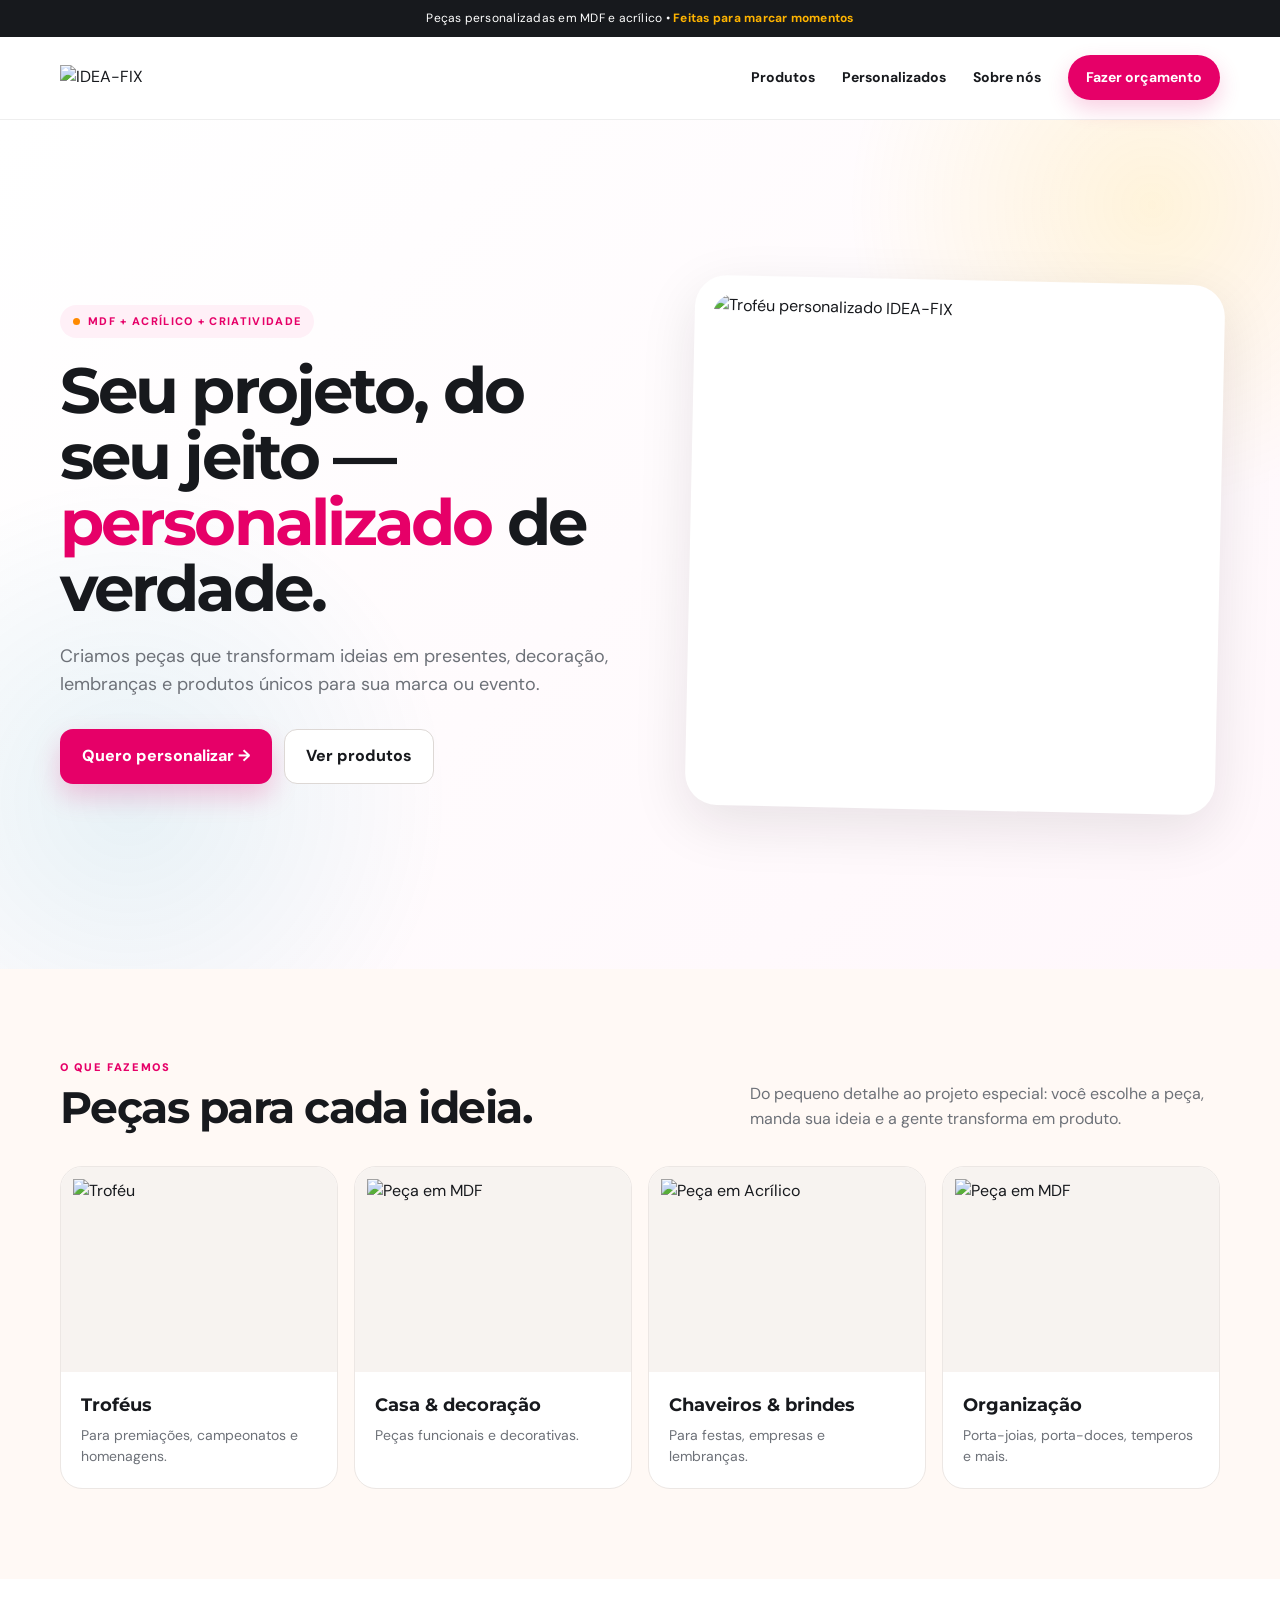
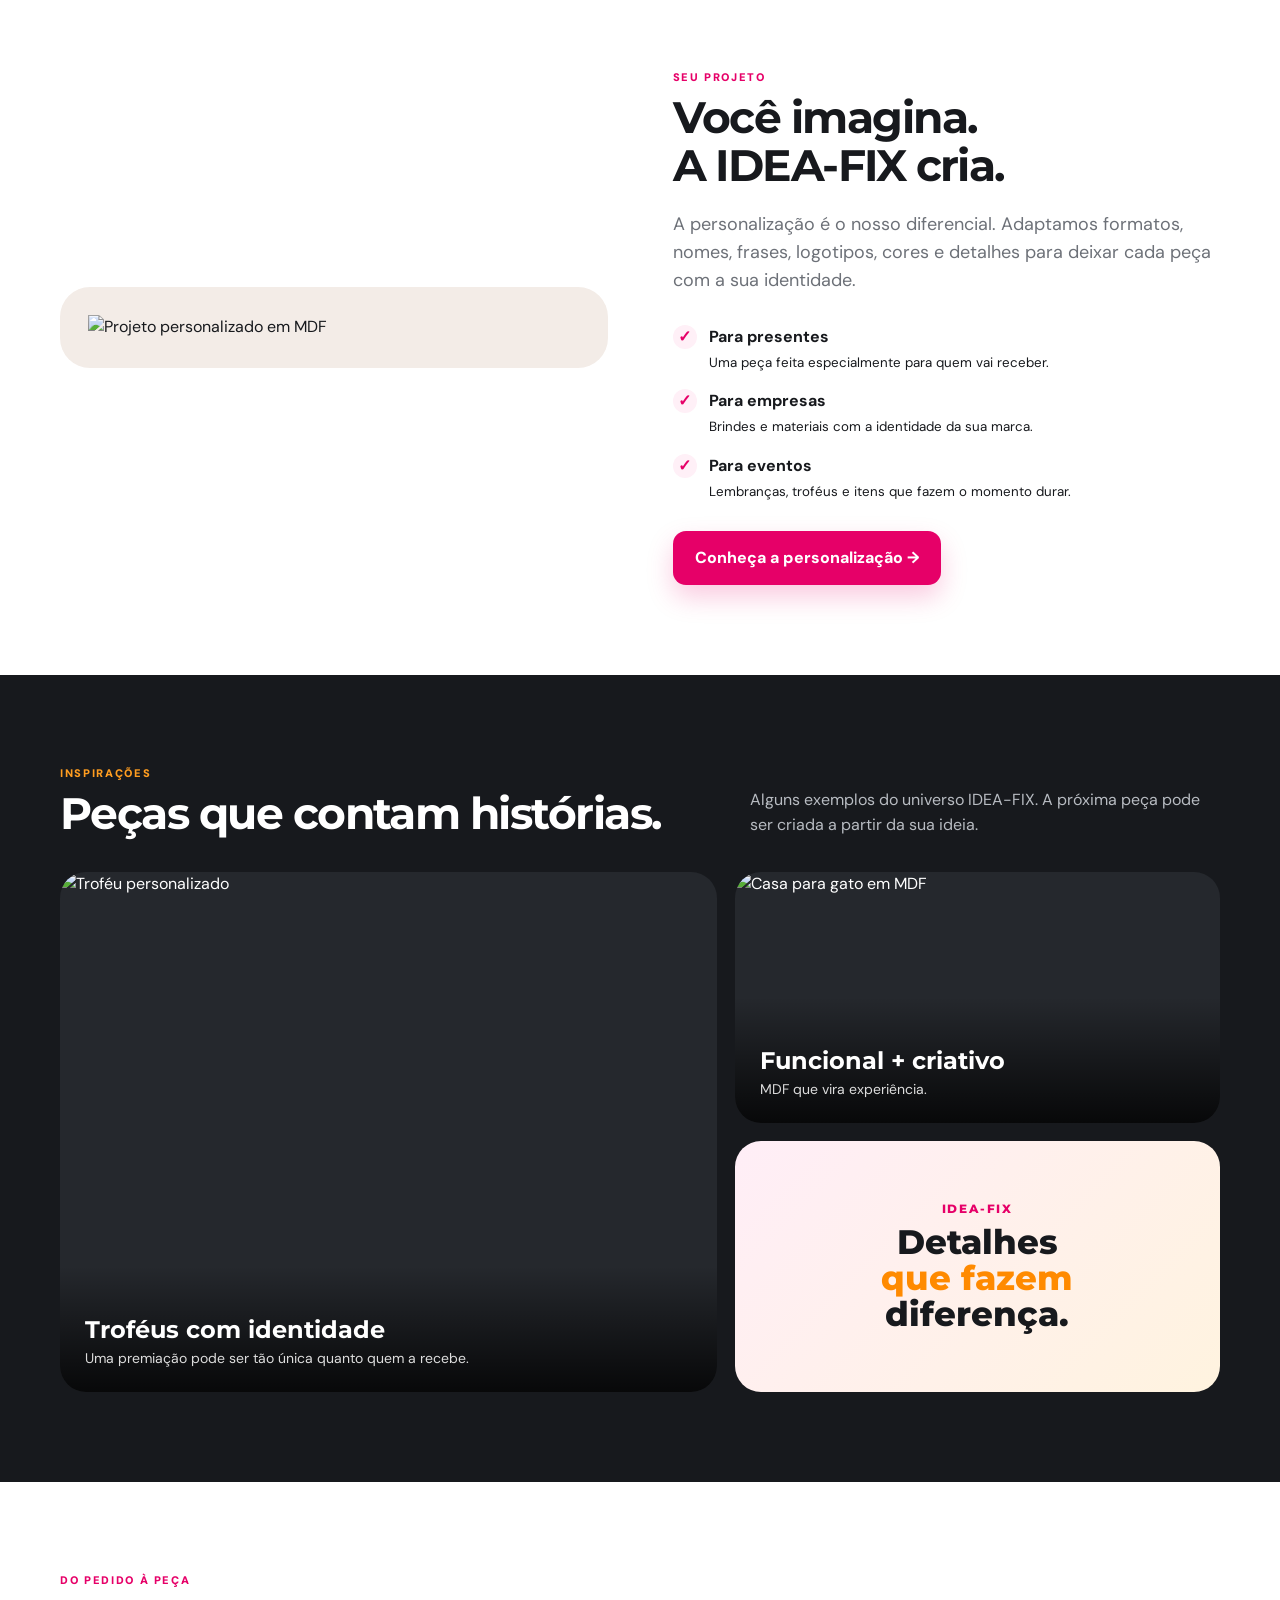
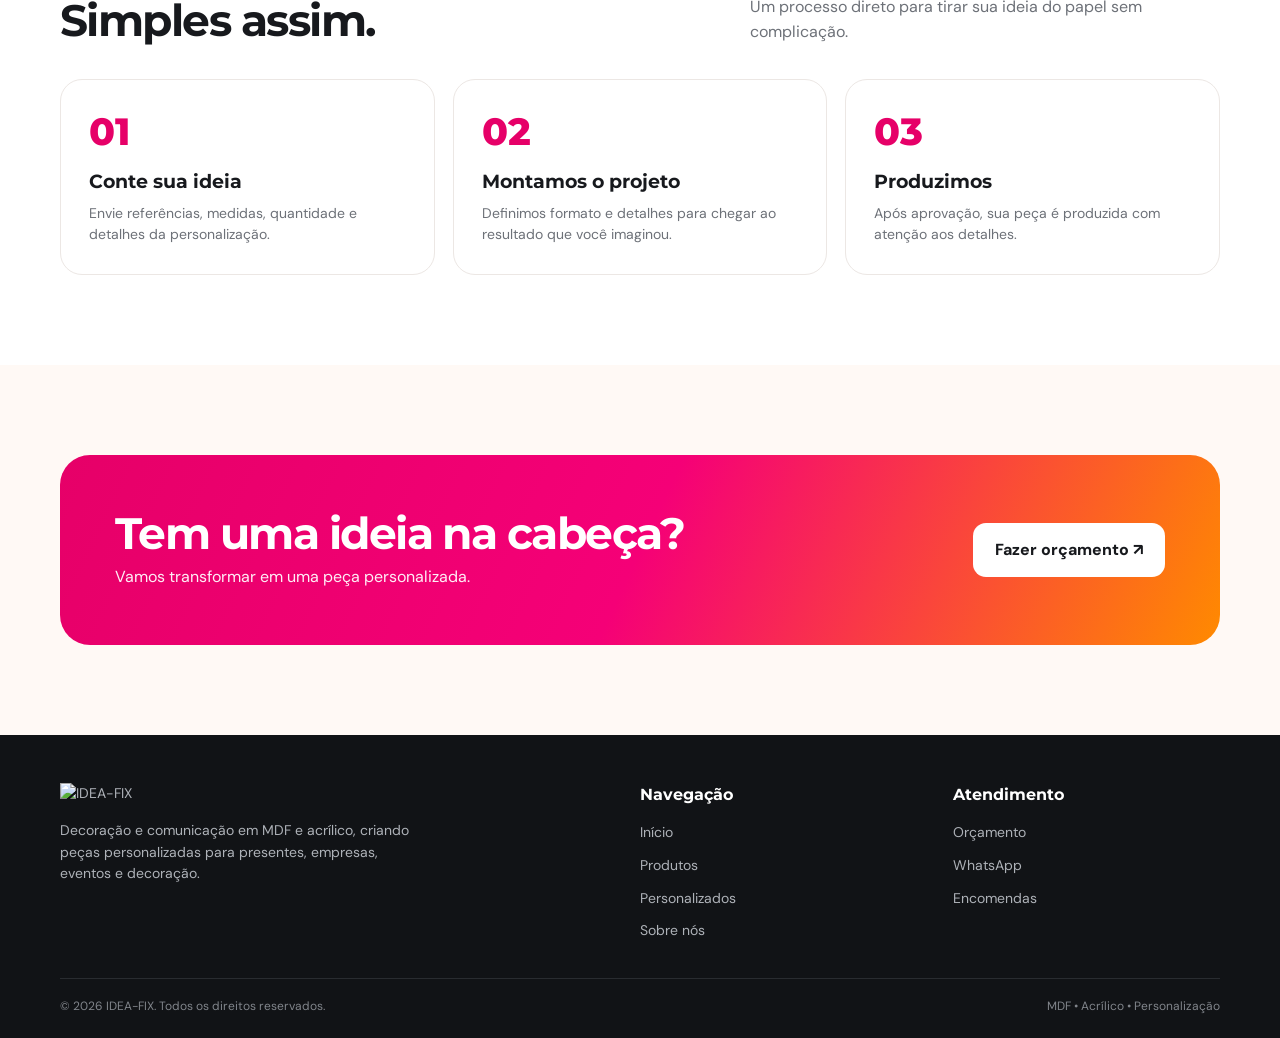
==== index.html @ 28dc3b10 "Add files via upload" ====
<!doctype html><html lang="pt-BR"><head><meta charset="utf-8"><meta name="viewport" content="width=device-width,initial-scale=1"><meta name="description" content="IDEA-FIX — produtos personalizados em MDF e acrílico."><title>IDEA-FIX | Decoração e Comunicação</title><link rel="stylesheet" href="style.css"></head><body>
    <div class="topbar">Peças personalizadas em MDF e acrílico • <b>Feitas para marcar momentos</b></div>
    <header><div class="container nav">
      <a href="index.html"><img class="logo" src="assets/logo sem fundo.png" alt="IDEA-FIX"></a>
      <nav class="menu">
        <a class="" href="produtos.html">Produtos</a>
        <a class="" href="personalizados.html">Personalizados</a>
        <a class="" href="sobre.html">Sobre nós</a>
        <a class=" nav-btn" href="contato.html">Fazer orçamento</a>
      </nav>
      <button class="hamb" type="button" aria-label="Abrir menu" aria-expanded="false" onclick="toggleMenu(this)">☰</button>
    </div></header>
<main>
<section class="hero"><div class="container hero-grid"><div>
<div class="eyebrow"><i></i>MDF + Acrílico + Criatividade</div>
<h1>Seu projeto, do seu jeito — <span>personalizado</span> de verdade.</h1>
<p class="lead">Criamos peças que transformam ideias em presentes, decoração, lembranças e produtos únicos para sua marca ou evento.</p>
<div class="actions"><a class="btn primary" href="contato.html">Quero personalizar →</a><a class="btn secondary" href="produtos.html">Ver produtos</a></div>
</div><div class="hero-img"><img src="assets/porta tempeiro.jpeg" alt="Troféu personalizado IDEA-FIX"></div></div></section>

<section class="cream"><div class="container"><div class="section-head"><div><div class="kicker">O que fazemos</div><h2>Peças para cada ideia.</h2></div><p>Do pequeno detalhe ao projeto especial: você escolhe a peça, manda sua ideia e a gente transforma em produto.</p></div>
<div class="cards">
<a class="card" href="produtos.html#trofeus"><div class="card-img"><img src="assets/trofeu.png" alt="Troféu"></div><div class="card-body"><h3>Troféus</h3><p>Para premiações, campeonatos e homenagens.</p></div></a>
<a class="card" href="produtos.html#casa"><div class="card-img"><img src="assets/casinha-gato.png" alt="Peça em MDF"></div><div class="card-body"><h3>Casa & decoração</h3><p>Peças funcionais e decorativas.</p></div></a>
<a class="card" href="produtos.html#brindes"><div class="card-img"><img src="assets/chaveiro.png" alt="Peça em Acrílico"></div><div class="card-body"><h3>Chaveiros & brindes</h3><p>Para festas, empresas e lembranças.</p></div></a>
<a class="card" href="produtos.html#organizacao"><div class="card-img"><img src="assets/porta doce.jpeg" alt="Peça em MDF"></div><div class="card-body"><h3>Organização</h3><p>Porta-joias, porta-doces, temperos e mais.</p></div></a>
</div></div></section>

<section><div class="container split"><div class="visual"><img src="assets/casinha-gato.png" alt="Projeto personalizado em MDF"></div><div><div class="kicker">Seu projeto</div><h2>Você imagina.<br>A IDEA-FIX cria.</h2><p class="lead">A personalização é o nosso diferencial. Adaptamos formatos, nomes, frases, logotipos, cores e detalhes para deixar cada peça com a sua identidade.</p><ul class="checks"><li><span class="check">✓</span><div><b>Para presentes</b><br><small>Uma peça feita especialmente para quem vai receber.</small></div></li><li><span class="check">✓</span><div><b>Para empresas</b><br><small>Brindes e materiais com a identidade da sua marca.</small></div></li><li><span class="check">✓</span><div><b>Para eventos</b><br><small>Lembranças, troféus e itens que fazem o momento durar.</small></div></li></ul><a class="btn primary" href="personalizados.html">Conheça a personalização →</a></div></div></section>

<section class="dark"><div class="container"><div class="section-head"><div><div class="kicker">Inspirações</div><h2>Peças que contam histórias.</h2></div><p>Alguns exemplos do universo IDEA-FIX. A próxima peça pode ser criada a partir da sua ideia.</p></div>
<div class="gallery"><div class="gallery-item"><img src="assets/trofeu.png" alt="Troféu personalizado"><div class="overlay"><h3>Troféus com identidade</h3><p>Uma premiação pode ser tão única quanto quem a recebe.</p></div></div><div class="stack"><div class="gallery-item small"><img src="assets/casinha-gato.png" alt="Casa para gato em MDF"><div class="overlay"><h3>Funcional + criativo</h3><p>MDF que vira experiência.</p></div></div><div class="gallery-item small"><div style="height:100%;display:grid;place-items:center;text-align:center;background:linear-gradient(135deg,#ffeef7,#fff3df);color:#17191d;padding:30px"><div><div style="font:800 12px Montserrat;letter-spacing:.15em;color:#e60068">IDEA-FIX</div><div style="font:800 34px Montserrat;line-height:1.06;margin-top:8px">Detalhes<br><span style="color:#ff8a00">que fazem</span><br>diferença.</div></div></div></div></div></div>
</div></section>

<section><div class="container"><div class="section-head"><div><div class="kicker">Do pedido à peça</div><h2>Simples assim.</h2></div><p>Um processo direto para tirar sua ideia do papel sem complicação.</p></div><div class="steps"><div class="step"><div class="num">01</div><h3>Conte sua ideia</h3><p>Envie referências, medidas, quantidade e detalhes da personalização.</p></div><div class="step"><div class="num">02</div><h3>Montamos o projeto</h3><p>Definimos formato e detalhes para chegar ao resultado que você imaginou.</p></div><div class="step"><div class="num">03</div><h3>Produzimos</h3><p>Após aprovação, sua peça é produzida com atenção aos detalhes.</p></div></div></div></section>

<section class="cream"><div class="container"><div class="banner"><div><h2>Tem uma ideia na cabeça?</h2><p>Vamos transformar em uma peça personalizada.</p></div><a class="btn" href="contato.html">Fazer orçamento ↗</a></div></div></section>
</main>
    <footer><div class="container">
      <div class="footer-grid">
        <div><a href="index.html"><img class="footer-logo" src="assets/logo sem fundo.png" alt="IDEA-FIX"></a><p style="margin-top:15px;max-width:350px">Decoração e comunicação em MDF e acrílico, criando peças personalizadas para presentes, empresas, eventos e decoração.</p></div>
        <div><h4>Navegação</h4><ul><li><a href="index.html">Início</a></li><li><a href="produtos.html">Produtos</a></li><li><a href="personalizados.html">Personalizados</a></li><li><a href="sobre.html">Sobre nós</a></li></ul></div>
        <div><h4>Atendimento</h4><ul><li><a href="contato.html">Orçamento</a></li><li><a href="contato.html">WhatsApp</a></li><li><a href="contato.html">Encomendas</a></li></ul></div>
      </div><div class="footer-bottom"><span>© 2026 IDEA-FIX. Todos os direitos reservados.</span><span>MDF • Acrílico • Personalização</span></div>
    </div></footer><script>
function toggleMenu(button){
  const menu=document.querySelector('.menu');
  const open=menu.classList.toggle('mobile-aberto');
  button.setAttribute('aria-expanded', open ? 'true' : 'false');
}
document.addEventListener('click', function(e){
  const menu=document.querySelector('.menu');
  const button=document.querySelector('.hamb');
  if(!menu || !button || !menu.classList.contains('mobile-aberto')) return;
  if(!menu.contains(e.target) && !button.contains(e.target)){
    menu.classList.remove('mobile-aberto');
    button.setAttribute('aria-expanded','false');
  }
});
window.addEventListener('resize', function(){
  if(window.innerWidth > 950){
    const menu=document.querySelector('.menu');
    const button=document.querySelector('.hamb');
    if(menu) menu.classList.remove('mobile-aberto');
    if(button) button.setAttribute('aria-expanded','false');
  }
});
</script>
</body></html>
---- style.css ----
@import url('https://fonts.googleapis.com/css2?family=DM+Sans:wght@400;500;600;700&family=Montserrat:wght@600;700;800&display=swap');
:root{--pink:#e60068;--pink2:#ff2d85;--orange:#ff8a00;--yellow:#ffc400;--blue:#008db0;--ink:#17191d;--muted:#6d7178;--cream:#fff9f5;--line:#ece7e4;--white:#fff;--shadow:0 18px 55px rgba(28,22,26,.1)}
*{box-sizing:border-box;margin:0;padding:0}html{scroll-behavior:smooth}body{font-family:"DM Sans",sans-serif;color:var(--ink);line-height:1.55;background:#fff}a{text-decoration:none;color:inherit}img{max-width:100%;display:block}.container{width:min(1160px,calc(100% - 40px));margin:auto}
.topbar{background:var(--ink);color:#fff;text-align:center;padding:9px;font-size:12px;letter-spacing:.02em}.topbar b{color:#ffb400}
header{position:sticky;top:0;z-index:50;background:rgba(255,255,255,.95);backdrop-filter:blur(14px);border-bottom:1px solid #eee}.nav{height:82px;display:flex;align-items:center;justify-content:space-between;gap:25px}.logo{width:155px}.menu{display:flex;align-items:center;gap:27px;font-size:14px;font-weight:700}.menu a{transition:.2s}.menu a:hover,.menu .active{color:var(--pink)}.nav-btn{background:var(--pink);color:#fff;padding:12px 18px;border-radius:999px;box-shadow:0 9px 22px #e6006830}.hamb{display:none;border:0;background:none;font-size:27px}
.hero{background:radial-gradient(circle at 90% 10%,#ffc40022,transparent 22%),radial-gradient(circle at 10% 80%,#008db018,transparent 24%),linear-gradient(135deg,#fff,#fff7fb);overflow:hidden}.hero-grid{min-height:610px;padding:70px 0;display:grid;grid-template-columns:1.05fr .95fr;align-items:center;gap:45px}.eyebrow{display:inline-flex;gap:8px;align-items:center;background:#fff0f7;color:var(--pink);padding:8px 13px;border-radius:999px;text-transform:uppercase;font-weight:800;font-size:11px;letter-spacing:.12em}.eyebrow i{width:7px;height:7px;background:var(--orange);border-radius:50%}
h1,h2,h3,h4{font-family:Montserrat,sans-serif}h1{font-size:clamp(42px,5vw,68px);line-height:1.03;letter-spacing:-.045em;margin-top:20px}h1 span{color:var(--pink)}.lead{font-size:18px;color:var(--muted);max-width:600px;margin:22px 0 30px}.actions{display:flex;gap:12px;flex-wrap:wrap}.btn{display:inline-flex;align-items:center;justify-content:center;padding:14px 21px;border-radius:13px;font-weight:800;border:1px solid transparent;transition:.2s}.btn:hover{transform:translateY(-2px)}.primary{background:var(--pink);color:#fff;box-shadow:0 12px 27px #e6006835}.secondary{background:#fff;border-color:#ddd8d5}.hero-img{background:#fff;padding:18px;border-radius:32px;box-shadow:var(--shadow);transform:rotate(1.2deg)}.hero-img img{border-radius:23px;width:100%;aspect-ratio:1;object-fit:cover}
section{padding:90px 0}.section-head{display:flex;justify-content:space-between;align-items:end;gap:30px;margin-bottom:34px}.kicker{color:var(--pink);font-size:11px;text-transform:uppercase;font-weight:900;letter-spacing:.15em;margin-bottom:8px}h2{font-size:clamp(30px,4vw,44px);line-height:1.08;letter-spacing:-.035em}.section-head p{max-width:470px;color:var(--muted)}
.cards{display:grid;grid-template-columns:repeat(4,1fr);gap:16px}.card{border:1px solid var(--line);border-radius:22px;overflow:hidden;background:#fff;transition:.25s}.card:hover{transform:translateY(-5px);box-shadow:var(--shadow)}.card-img{height:205px;background:#f7f3f0;display:grid;place-items:center;padding:12px}.card-img img{height:100%;width:100%;object-fit:contain}.card-body{padding:20px}.card-body h3{font-size:18px;margin-bottom:5px}.card-body p{font-size:14px;color:var(--muted)}
.cream{background:var(--cream)}.split{display:grid;grid-template-columns:1fr 1fr;gap:65px;align-items:center}.visual{background:#f3ece7;padding:28px;border-radius:30px}.visual img{width:100%;max-height:500px;object-fit:contain}.checks{list-style:none;display:grid;gap:15px;margin:27px 0}.checks li{display:flex;gap:12px}.check{width:24px;height:24px;min-width:24px;border-radius:50%;display:grid;place-items:center;background:#fff0f7;color:var(--pink);font-weight:900}
.dark{background:var(--ink);color:#fff}.dark .section-head p{color:#b8bcc2}.dark .kicker{color:#ff9d20}.gallery{display:grid;grid-template-columns:1.15fr .85fr;gap:18px}.gallery-item{position:relative;min-height:520px;border-radius:26px;overflow:hidden;background:#25282d}.gallery-item.small{min-height:251px}.gallery-item img{width:100%;height:100%;object-fit:cover}.gallery-item .overlay{position:absolute;left:0;right:0;bottom:0;padding:45px 25px 22px;background:linear-gradient(transparent,#000c);}.overlay h3{font-size:24px}.overlay p{color:#ddd;font-size:14px}.stack{display:grid;gap:18px}
.steps{display:grid;grid-template-columns:repeat(3,1fr);gap:18px}.step{border:1px solid var(--line);padding:28px;border-radius:22px}.num{font:800 38px Montserrat;color:var(--pink);margin-bottom:12px}.step p{color:var(--muted);font-size:14px;margin-top:7px}
.banner{background:linear-gradient(115deg,var(--pink),#f50077 50%,var(--orange));color:#fff;border-radius:30px;padding:55px;display:flex;align-items:center;justify-content:space-between;gap:30px}.banner p{color:#ffedf6;margin-top:8px}.banner .btn{background:#fff;color:var(--ink)}
.page-hero{padding:80px 0 65px;background:linear-gradient(135deg,#fff7fb,#fff)}.page-hero p{max-width:680px;color:var(--muted);font-size:17px;margin-top:15px}
.product-list{display:grid;grid-template-columns:repeat(3,1fr);gap:18px}.product-list .card-img{height:250px}
.about-grid{display:grid;grid-template-columns:.8fr 1.2fr;gap:60px;align-items:center}.about-logo{background:#fff;border:1px solid var(--line);border-radius:28px;padding:35px;box-shadow:var(--shadow)}.values{display:grid;grid-template-columns:repeat(2,1fr);gap:14px;margin-top:25px}.value{padding:18px;border-radius:17px;background:#fff7fa;border:1px solid #f5dce8}.value h3{font-size:16px}.value p{font-size:13px;color:var(--muted);margin-top:4px}
.contact-grid{display:grid;grid-template-columns:.9fr 1.1fr;gap:30px}.contact-box{background:var(--ink);color:#fff;border-radius:27px;padding:35px}.contact-box p{color:#b9bdc3;margin-top:8px}.contact-info{display:grid;gap:14px;margin-top:25px}.info{padding:15px;border:1px solid #34383d;border-radius:15px}.info small{color:#aeb3b9;display:block}.form{border:1px solid var(--line);border-radius:27px;padding:35px}.form-grid{display:grid;grid-template-columns:1fr 1fr;gap:14px}.field{display:grid;gap:6px;margin-bottom:14px}.field.full{grid-column:1/-1}.field label{font-size:13px;font-weight:800}.field input,.field textarea,.field select{width:100%;border:1px solid #ddd7d4;border-radius:12px;padding:13px 14px;font:inherit;outline:none}.field textarea{min-height:125px;resize:vertical}.field input:focus,.field textarea:focus,.field select:focus{border-color:var(--pink);box-shadow:0 0 0 3px #e6006812}
footer{background:#111316;color:#fff;padding:48px 0 22px}.footer-grid{display:grid;grid-template-columns:1.4fr .7fr .7fr;gap:45px}.footer-logo{width:175px;}footer p,footer a{color:#aeb2b8;font-size:14px}footer h4{margin-bottom:12px}footer ul{list-style:none;display:grid;gap:8px}.footer-bottom{border-top:1px solid #292c30;margin-top:35px;padding-top:18px;color:#81858b;font-size:12px;display:flex;justify-content:space-between}
@media(max-width:950px){.menu{display:none}.hamb{display:block}.hero-grid,.split,.about-grid,.contact-grid{grid-template-columns:1fr}.hero-grid{padding:50px 0}.cards{grid-template-columns:repeat(2,1fr)}.gallery{grid-template-columns:1fr}.product-list{grid-template-columns:repeat(2,1fr)}.footer-grid{grid-template-columns:1fr 1fr}.banner{align-items:flex-start;flex-direction:column}}
@media(max-width:600px){.container{width:calc(100% - 28px)}section{padding:65px 0}.nav{height:70px}.logo{width:130px}.cards,.steps,.product-list,.values,.form-grid,.footer-grid{grid-template-columns:1fr}.section-head{display:block}.section-head p{margin-top:12px}.gallery-item,.gallery-item.small{min-height:350px}.banner{padding:35px 25px}.hero-img{max-width:620px;margin:auto}.topbar{display:none}}

/* ===== AJUSTES RESPONSIVOS IDEA-FIX ===== */
@media (max-width: 950px) {
  header { position: sticky; }
  .nav { position: relative; }
  .hamb { display: block; cursor: pointer; padding: 8px; color: var(--ink); }
  .menu.mobile-aberto {
    display: flex;
    position: absolute;
    top: calc(100% + 1px);
    left: 0;
    right: 0;
    flex-direction: column;
    align-items: stretch;
    gap: 0;
    padding: 10px;
    background: #fff;
    border: 1px solid var(--line);
    border-top: 0;
    border-radius: 0 0 18px 18px;
    box-shadow: 0 15px 30px rgba(0,0,0,.12);
  }
  .menu.mobile-aberto a { padding: 13px 14px; border-radius: 10px; }
  .menu.mobile-aberto a:hover { background: var(--cream); }
  .menu.mobile-aberto .nav-btn { text-align: center; color: #fff; margin-top: 4px; }
}

.product-placeholder {
  min-height: 205px;
  color: var(--muted);
  font-weight: 800;
  text-align: center;
  padding: 25px;
}

@media (max-width: 600px) {
  .container { width: calc(100% - 28px); }
  .actions { flex-direction: column; }
  .actions .btn { width: 100%; }
  .btn { min-height: 48px; }
  .card-img { height: 220px; }
  .product-placeholder { min-height: 220px; }
  .form { padding: 24px 18px; }
  .field input, .field textarea, .field select { font-size: 16px; }
  .contact-box { padding: 25px 20px; }
  .footer-bottom { flex-direction: column; gap: 8px; }
}
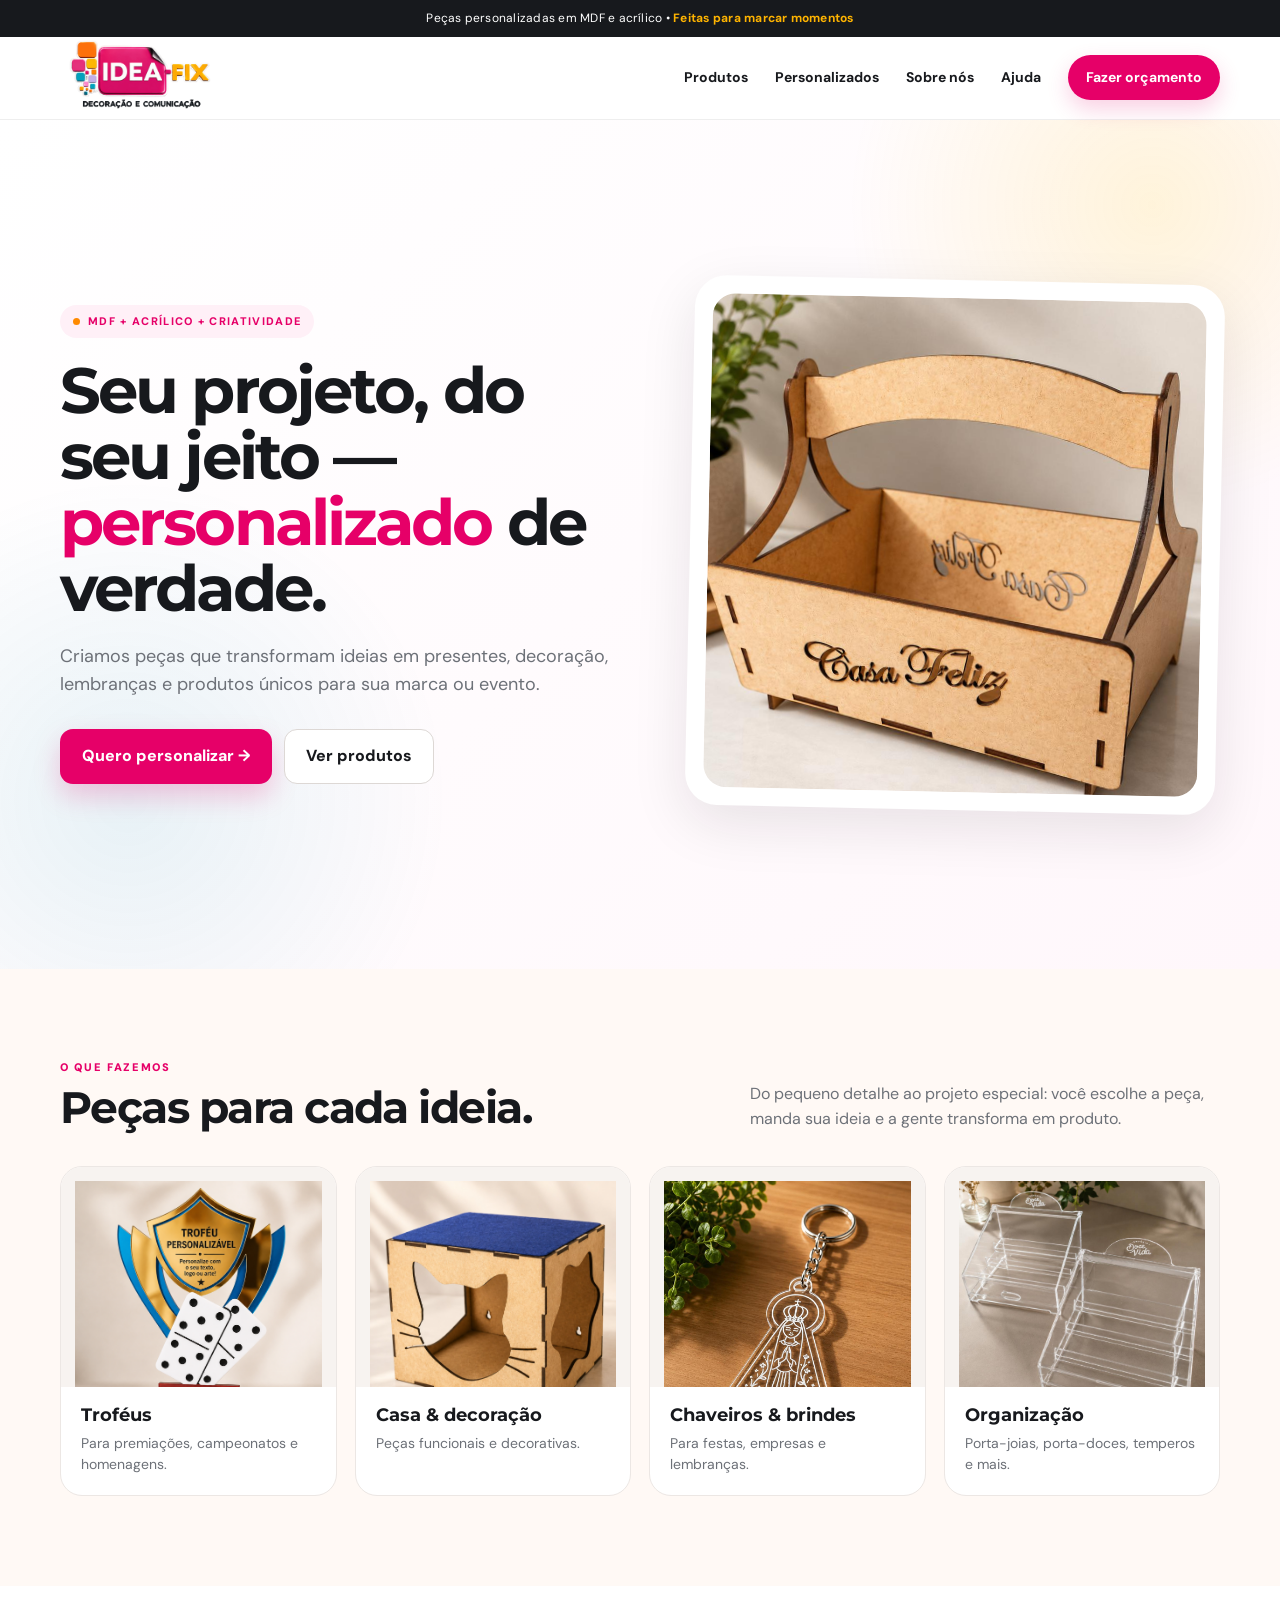
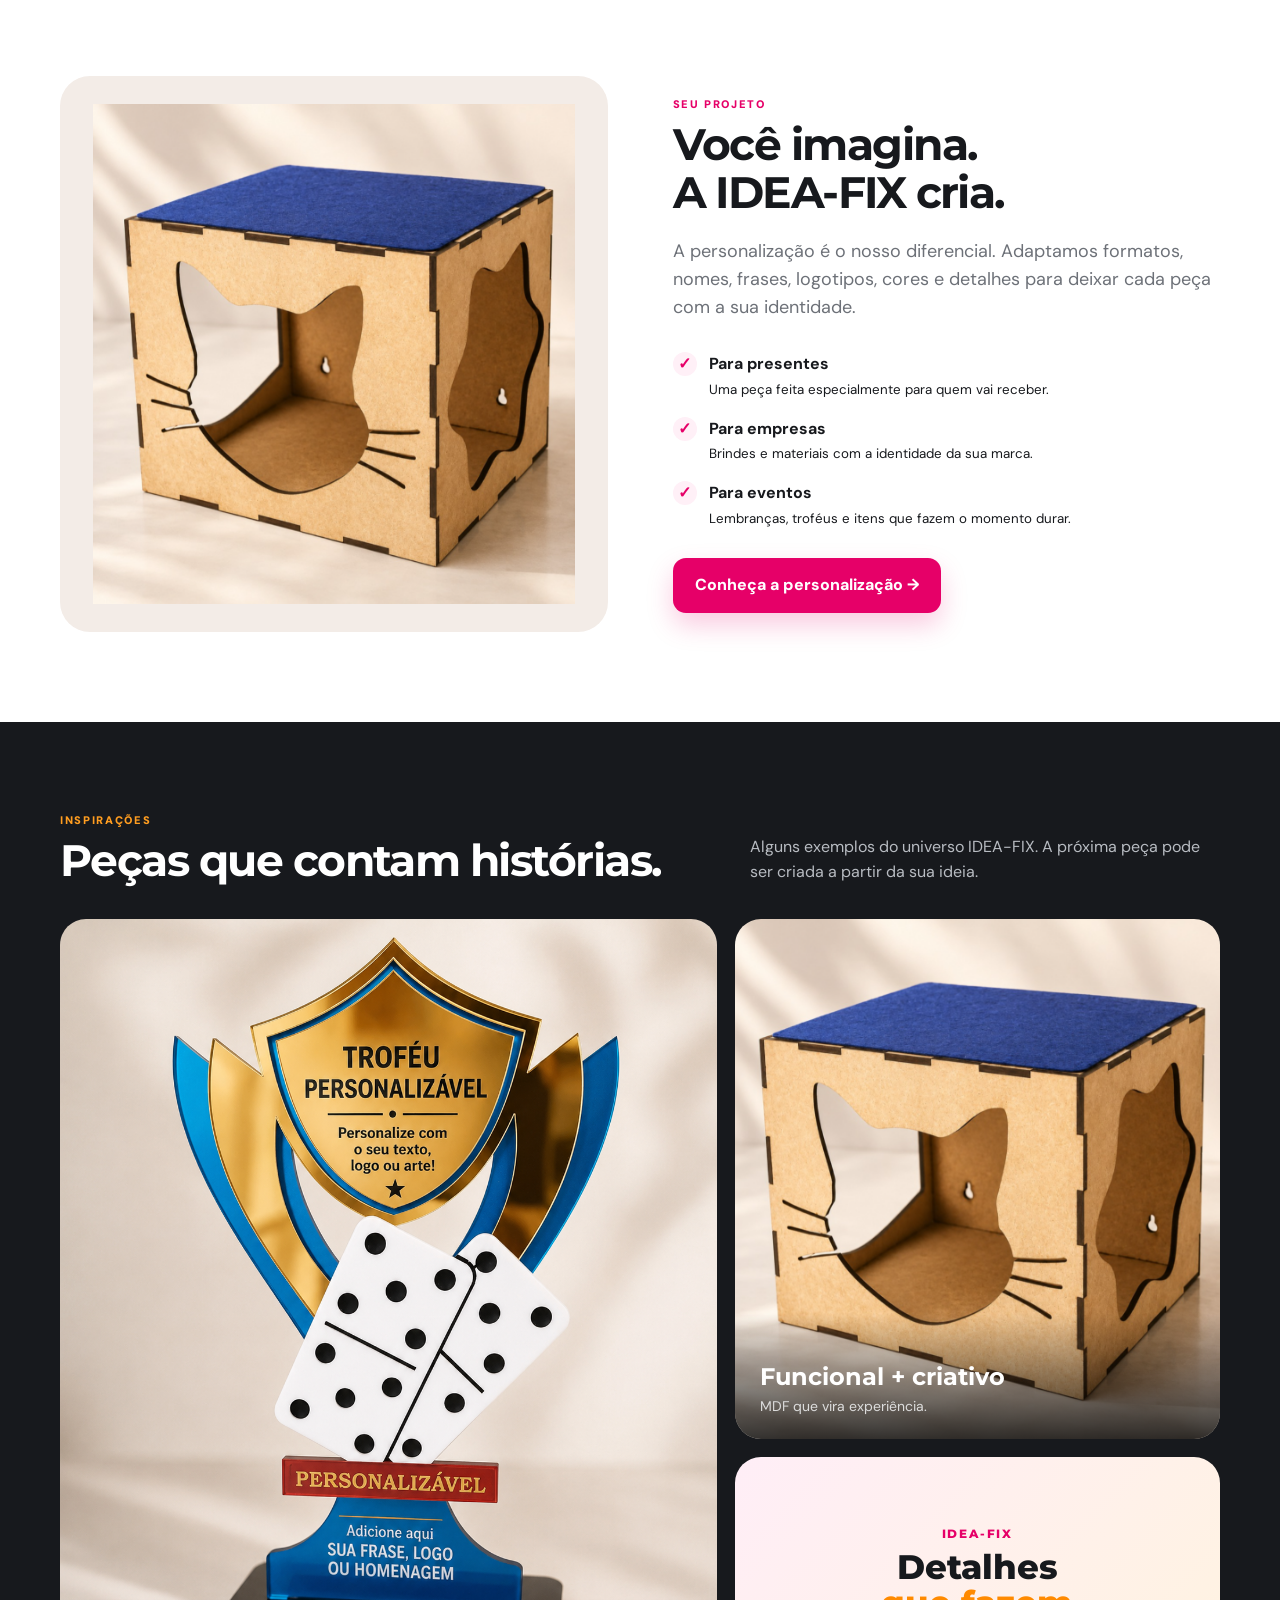
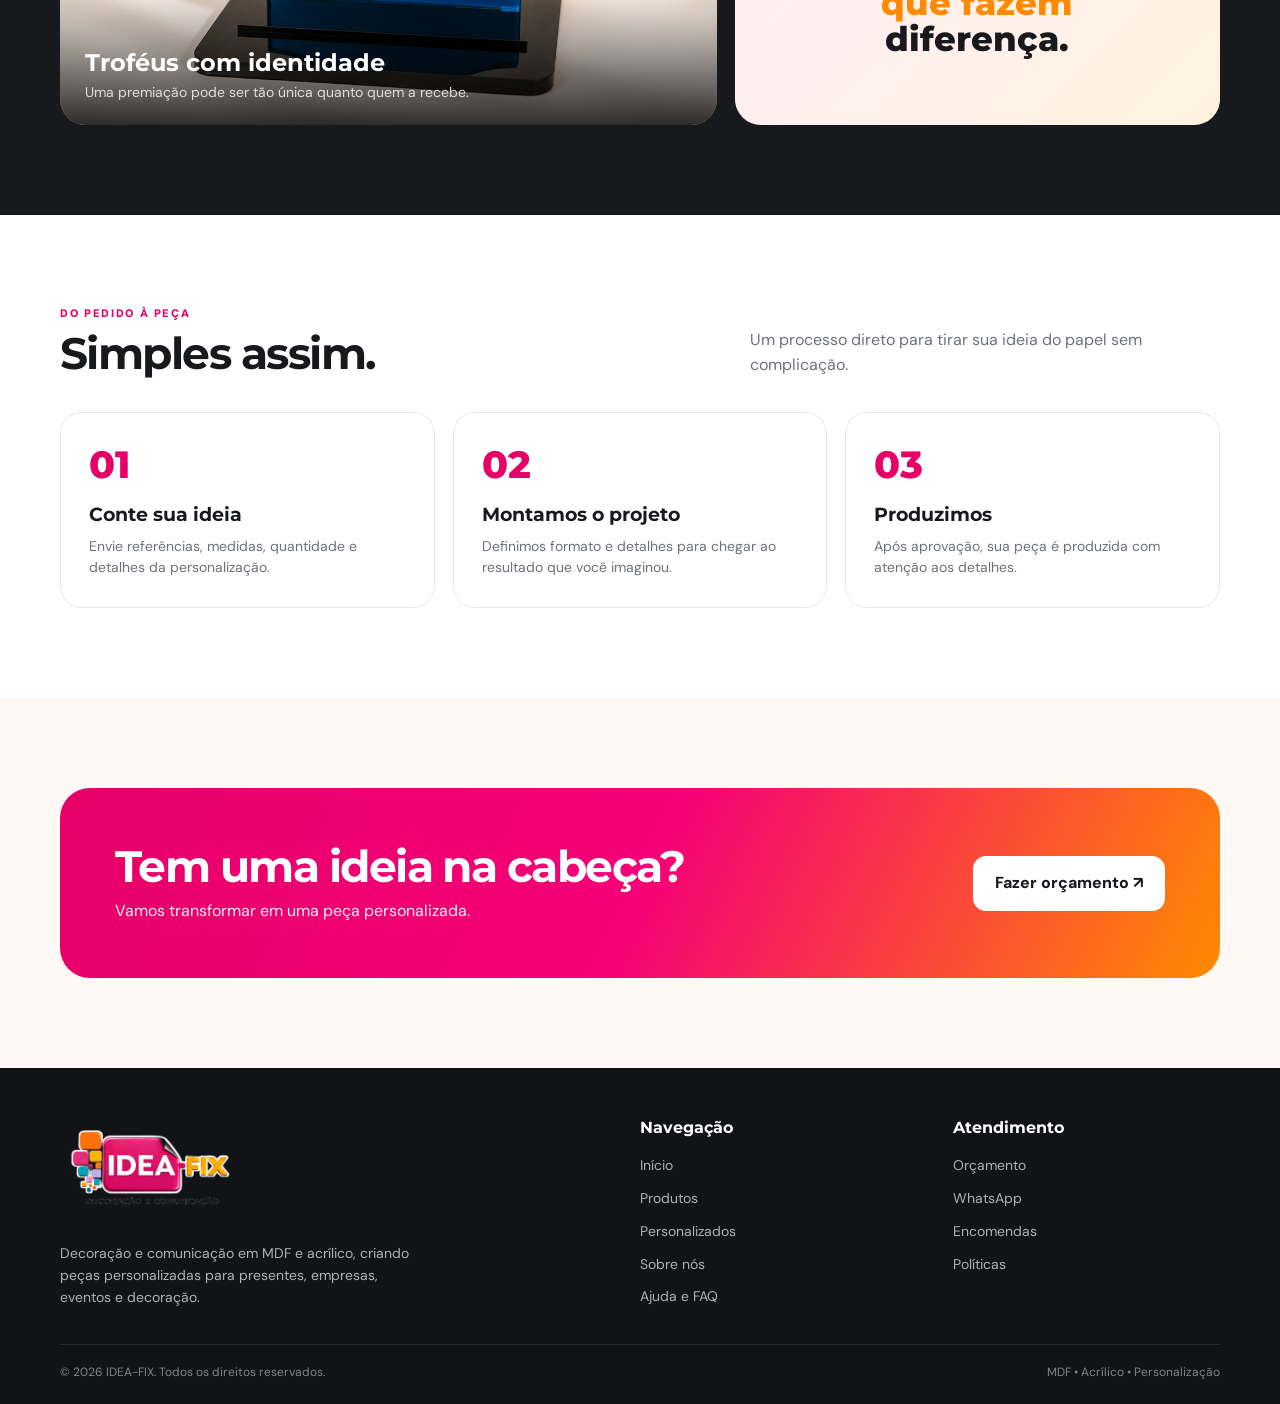
==== commit 298b60c3: "Add files via upload" ====
--- a/index.html
+++ b/index.html
@@ -1,49 +1,433 @@
-<!doctype html><html lang="pt-BR"><head><meta charset="utf-8"><meta name="viewport" content="width=device-width,initial-scale=1"><meta name="description" content="IDEA-FIX — produtos personalizados em MDF e acrílico."><title>IDEA-FIX | Decoração e Comunicação</title><link rel="stylesheet" href="style.css"></head><body>
-    <div class="topbar">Peças personalizadas em MDF e acrílico • <b>Feitas para marcar momentos</b></div>
-    <header><div class="container nav">
-      <a href="index.html"><img class="logo" src="assets/logo sem fundo.png" alt="IDEA-FIX"></a>
-      <nav class="menu">
-        <a class="" href="produtos.html">Produtos</a>
-        <a class="" href="personalizados.html">Personalizados</a>
-        <a class="" href="sobre.html">Sobre nós</a>
-        <a class=" nav-btn" href="contato.html">Fazer orçamento</a>
-      </nav>
-      <button class="hamb" type="button" aria-label="Abrir menu" aria-expanded="false" onclick="toggleMenu(this)">☰</button>
-    </div></header>
-<main>
-<section class="hero"><div class="container hero-grid"><div>
-<div class="eyebrow"><i></i>MDF + Acrílico + Criatividade</div>
-<h1>Seu projeto, do seu jeito — <span>personalizado</span> de verdade.</h1>
-<p class="lead">Criamos peças que transformam ideias em presentes, decoração, lembranças e produtos únicos para sua marca ou evento.</p>
-<div class="actions"><a class="btn primary" href="contato.html">Quero personalizar →</a><a class="btn secondary" href="produtos.html">Ver produtos</a></div>
-</div><div class="hero-img"><img src="assets/porta tempeiro.jpeg" alt="Troféu personalizado IDEA-FIX"></div></div></section>
-
-<section class="cream"><div class="container"><div class="section-head"><div><div class="kicker">O que fazemos</div><h2>Peças para cada ideia.</h2></div><p>Do pequeno detalhe ao projeto especial: você escolhe a peça, manda sua ideia e a gente transforma em produto.</p></div>
-<div class="cards">
-<a class="card" href="produtos.html#trofeus"><div class="card-img"><img src="assets/trofeu.png" alt="Troféu"></div><div class="card-body"><h3>Troféus</h3><p>Para premiações, campeonatos e homenagens.</p></div></a>
-<a class="card" href="produtos.html#casa"><div class="card-img"><img src="assets/casinha-gato.png" alt="Peça em MDF"></div><div class="card-body"><h3>Casa & decoração</h3><p>Peças funcionais e decorativas.</p></div></a>
-<a class="card" href="produtos.html#brindes"><div class="card-img"><img src="assets/chaveiro.png" alt="Peça em Acrílico"></div><div class="card-body"><h3>Chaveiros & brindes</h3><p>Para festas, empresas e lembranças.</p></div></a>
-<a class="card" href="produtos.html#organizacao"><div class="card-img"><img src="assets/porta doce.jpeg" alt="Peça em MDF"></div><div class="card-body"><h3>Organização</h3><p>Porta-joias, porta-doces, temperos e mais.</p></div></a>
-</div></div></section>
-
-<section><div class="container split"><div class="visual"><img src="assets/casinha-gato.png" alt="Projeto personalizado em MDF"></div><div><div class="kicker">Seu projeto</div><h2>Você imagina.<br>A IDEA-FIX cria.</h2><p class="lead">A personalização é o nosso diferencial. Adaptamos formatos, nomes, frases, logotipos, cores e detalhes para deixar cada peça com a sua identidade.</p><ul class="checks"><li><span class="check">✓</span><div><b>Para presentes</b><br><small>Uma peça feita especialmente para quem vai receber.</small></div></li><li><span class="check">✓</span><div><b>Para empresas</b><br><small>Brindes e materiais com a identidade da sua marca.</small></div></li><li><span class="check">✓</span><div><b>Para eventos</b><br><small>Lembranças, troféus e itens que fazem o momento durar.</small></div></li></ul><a class="btn primary" href="personalizados.html">Conheça a personalização →</a></div></div></section>
-
-<section class="dark"><div class="container"><div class="section-head"><div><div class="kicker">Inspirações</div><h2>Peças que contam histórias.</h2></div><p>Alguns exemplos do universo IDEA-FIX. A próxima peça pode ser criada a partir da sua ideia.</p></div>
-<div class="gallery"><div class="gallery-item"><img src="assets/trofeu.png" alt="Troféu personalizado"><div class="overlay"><h3>Troféus com identidade</h3><p>Uma premiação pode ser tão única quanto quem a recebe.</p></div></div><div class="stack"><div class="gallery-item small"><img src="assets/casinha-gato.png" alt="Casa para gato em MDF"><div class="overlay"><h3>Funcional + criativo</h3><p>MDF que vira experiência.</p></div></div><div class="gallery-item small"><div style="height:100%;display:grid;place-items:center;text-align:center;background:linear-gradient(135deg,#ffeef7,#fff3df);color:#17191d;padding:30px"><div><div style="font:800 12px Montserrat;letter-spacing:.15em;color:#e60068">IDEA-FIX</div><div style="font:800 34px Montserrat;line-height:1.06;margin-top:8px">Detalhes<br><span style="color:#ff8a00">que fazem</span><br>diferença.</div></div></div></div></div></div>
-</div></section>
-
-<section><div class="container"><div class="section-head"><div><div class="kicker">Do pedido à peça</div><h2>Simples assim.</h2></div><p>Um processo direto para tirar sua ideia do papel sem complicação.</p></div><div class="steps"><div class="step"><div class="num">01</div><h3>Conte sua ideia</h3><p>Envie referências, medidas, quantidade e detalhes da personalização.</p></div><div class="step"><div class="num">02</div><h3>Montamos o projeto</h3><p>Definimos formato e detalhes para chegar ao resultado que você imaginou.</p></div><div class="step"><div class="num">03</div><h3>Produzimos</h3><p>Após aprovação, sua peça é produzida com atenção aos detalhes.</p></div></div></div></section>
-
-<section class="cream"><div class="container"><div class="banner"><div><h2>Tem uma ideia na cabeça?</h2><p>Vamos transformar em uma peça personalizada.</p></div><a class="btn" href="contato.html">Fazer orçamento ↗</a></div></div></section>
-</main>
-    <footer><div class="container">
-      <div class="footer-grid">
-        <div><a href="index.html"><img class="footer-logo" src="assets/logo sem fundo.png" alt="IDEA-FIX"></a><p style="margin-top:15px;max-width:350px">Decoração e comunicação em MDF e acrílico, criando peças personalizadas para presentes, empresas, eventos e decoração.</p></div>
-        <div><h4>Navegação</h4><ul><li><a href="index.html">Início</a></li><li><a href="produtos.html">Produtos</a></li><li><a href="personalizados.html">Personalizados</a></li><li><a href="sobre.html">Sobre nós</a></li></ul></div>
-        <div><h4>Atendimento</h4><ul><li><a href="contato.html">Orçamento</a></li><li><a href="contato.html">WhatsApp</a></li><li><a href="contato.html">Encomendas</a></li></ul></div>
-      </div><div class="footer-bottom"><span>© 2026 IDEA-FIX. Todos os direitos reservados.</span><span>MDF • Acrílico • Personalização</span></div>
-    </div></footer><script>
-function toggleMenu(button){
+<!DOCTYPE html>
+<html lang="pt-BR">
+ <head>
+  <meta charset="utf-8"/>
+  <meta content="width=device-width,initial-scale=1" name="viewport"/>
+  <meta content="IDEA-FIX — produtos personalizados em MDF e acrílico." name="description"/>
+  <title>
+   IDEA-FIX | Decoração e Comunicação
+  </title>
+  <link href="style.css" rel="stylesheet"/>
+ </head>
+ <body>
+  <div class="topbar">
+   Peças personalizadas em MDF e acrílico •
+   <b>
+    Feitas para marcar momentos
+   </b>
+  </div>
+  <header>
+   <div class="container nav">
+    <a href="index.html">
+     <img alt="IDEA-FIX" class="logo" src="assets/logo sem fundo.png"/>
+    </a>
+    <nav class="menu">
+     <a class="" href="produtos.html">
+      Produtos
+     </a>
+     <a class="" href="personalizados.html">
+      Personalizados
+     </a>
+     <a class="" href="sobre.html">
+      Sobre nós
+     </a>
+     <a class="" href="ajuda.html">
+      Ajuda
+     </a>
+     <a class="nav-btn" href="contato.html">
+      Fazer orçamento
+     </a>
+    </nav>
+    <button aria-expanded="false" aria-label="Abrir menu" class="hamb" onclick="toggleMenu(this)" type="button">
+     ☰
+    </button>
+   </div>
+  </header>
+  <main>
+   <section class="hero">
+    <div class="container hero-grid">
+     <div>
+      <div class="eyebrow">
+       <i>
+       </i>
+       MDF + Acrílico + Criatividade
+      </div>
+      <h1>
+       Seu projeto, do seu jeito —
+       <span>
+        personalizado
+       </span>
+       de verdade.
+      </h1>
+      <p class="lead">
+       Criamos peças que transformam ideias em presentes, decoração, lembranças e produtos únicos para sua marca ou evento.
+      </p>
+      <div class="actions">
+       <a class="btn primary" href="contato.html">
+        Quero personalizar →
+       </a>
+       <a class="btn secondary" href="produtos.html">
+        Ver produtos
+       </a>
+      </div>
+     </div>
+     <div class="hero-img">
+      <img alt="Troféu personalizado IDEA-FIX" src="assets/porta tempeiro.jpeg"/>
+     </div>
+    </div>
+   </section>
+   <section class="cream">
+    <div class="container">
+     <div class="section-head">
+      <div>
+       <div class="kicker">
+        O que fazemos
+       </div>
+       <h2>
+        Peças para cada ideia.
+       </h2>
+      </div>
+      <p>
+       Do pequeno detalhe ao projeto especial: você escolhe a peça, manda sua ideia e a gente transforma em produto.
+      </p>
+     </div>
+     <div class="cards">
+      <a class="card" href="produtos.html#trofeus">
+       <div class="card-img">
+        <img alt="Troféu" src="assets/trofeu.png"/>
+       </div>
+       <div class="card-body">
+        <h3>
+         Troféus
+        </h3>
+        <p>
+         Para premiações, campeonatos e homenagens.
+        </p>
+       </div>
+      </a>
+      <a class="card" href="produtos.html#casa">
+       <div class="card-img">
+        <img alt="Peça em MDF" src="assets/casinha-gato.png"/>
+       </div>
+       <div class="card-body">
+        <h3>
+         Casa & decoração
+        </h3>
+        <p>
+         Peças funcionais e decorativas.
+        </p>
+       </div>
+      </a>
+      <a class="card" href="produtos.html#brindes">
+       <div class="card-img">
+        <img alt="Peça em Acrílico" src="assets/chaveiro.png"/>
+       </div>
+       <div class="card-body">
+        <h3>
+         Chaveiros & brindes
+        </h3>
+        <p>
+         Para festas, empresas e lembranças.
+        </p>
+       </div>
+      </a>
+      <a class="card" href="produtos.html#organizacao">
+       <div class="card-img">
+        <img alt="Peça em MDF" src="assets/porta doce.jpeg"/>
+       </div>
+       <div class="card-body">
+        <h3>
+         Organização
+        </h3>
+        <p>
+         Porta-joias, porta-doces, temperos e mais.
+        </p>
+       </div>
+      </a>
+     </div>
+    </div>
+   </section>
+   <section>
+    <div class="container split">
+     <div class="visual">
+      <img alt="Projeto personalizado em MDF" src="assets/casinha-gato.png"/>
+     </div>
+     <div>
+      <div class="kicker">
+       Seu projeto
+      </div>
+      <h2>
+       Você imagina.
+       <br/>
+       A IDEA-FIX cria.
+      </h2>
+      <p class="lead">
+       A personalização é o nosso diferencial. Adaptamos formatos, nomes, frases, logotipos, cores e detalhes para deixar cada peça com a sua identidade.
+      </p>
+      <ul class="checks">
+       <li>
+        <span class="check">
+         ✓
+        </span>
+        <div>
+         <b>
+          Para presentes
+         </b>
+         <br/>
+         <small>
+          Uma peça feita especialmente para quem vai receber.
+         </small>
+        </div>
+       </li>
+       <li>
+        <span class="check">
+         ✓
+        </span>
+        <div>
+         <b>
+          Para empresas
+         </b>
+         <br/>
+         <small>
+          Brindes e materiais com a identidade da sua marca.
+         </small>
+        </div>
+       </li>
+       <li>
+        <span class="check">
+         ✓
+        </span>
+        <div>
+         <b>
+          Para eventos
+         </b>
+         <br/>
+         <small>
+          Lembranças, troféus e itens que fazem o momento durar.
+         </small>
+        </div>
+       </li>
+      </ul>
+      <a class="btn primary" href="personalizados.html">
+       Conheça a personalização →
+      </a>
+     </div>
+    </div>
+   </section>
+   <section class="dark">
+    <div class="container">
+     <div class="section-head">
+      <div>
+       <div class="kicker">
+        Inspirações
+       </div>
+       <h2>
+        Peças que contam histórias.
+       </h2>
+      </div>
+      <p>
+       Alguns exemplos do universo IDEA-FIX. A próxima peça pode ser criada a partir da sua ideia.
+      </p>
+     </div>
+     <div class="gallery">
+      <div class="gallery-item">
+       <img alt="Troféu personalizado" src="assets/trofeu.png"/>
+       <div class="overlay">
+        <h3>
+         Troféus com identidade
+        </h3>
+        <p>
+         Uma premiação pode ser tão única quanto quem a recebe.
+        </p>
+       </div>
+      </div>
+      <div class="stack">
+       <div class="gallery-item small">
+        <img alt="Casa para gato em MDF" src="assets/casinha-gato.png"/>
+        <div class="overlay">
+         <h3>
+          Funcional + criativo
+         </h3>
+         <p>
+          MDF que vira experiência.
+         </p>
+        </div>
+       </div>
+       <div class="gallery-item small">
+        <div style="height:100%;display:grid;place-items:center;text-align:center;background:linear-gradient(135deg,#ffeef7,#fff3df);color:#17191d;padding:30px">
+         <div>
+          <div style="font:800 12px Montserrat;letter-spacing:.15em;color:#e60068">
+           IDEA-FIX
+          </div>
+          <div style="font:800 34px Montserrat;line-height:1.06;margin-top:8px">
+           Detalhes
+           <br/>
+           <span style="color:#ff8a00">
+            que fazem
+           </span>
+           <br/>
+           diferença.
+          </div>
+         </div>
+        </div>
+       </div>
+      </div>
+     </div>
+    </div>
+   </section>
+   <section>
+    <div class="container">
+     <div class="section-head">
+      <div>
+       <div class="kicker">
+        Do pedido à peça
+       </div>
+       <h2>
+        Simples assim.
+       </h2>
+      </div>
+      <p>
+       Um processo direto para tirar sua ideia do papel sem complicação.
+      </p>
+     </div>
+     <div class="steps">
+      <div class="step">
+       <div class="num">
+        01
+       </div>
+       <h3>
+        Conte sua ideia
+       </h3>
+       <p>
+        Envie referências, medidas, quantidade e detalhes da personalização.
+       </p>
+      </div>
+      <div class="step">
+       <div class="num">
+        02
+       </div>
+       <h3>
+        Montamos o projeto
+       </h3>
+       <p>
+        Definimos formato e detalhes para chegar ao resultado que você imaginou.
+       </p>
+      </div>
+      <div class="step">
+       <div class="num">
+        03
+       </div>
+       <h3>
+        Produzimos
+       </h3>
+       <p>
+        Após aprovação, sua peça é produzida com atenção aos detalhes.
+       </p>
+      </div>
+     </div>
+    </div>
+   </section>
+   <section class="cream">
+    <div class="container">
+     <div class="banner">
+      <div>
+       <h2>
+        Tem uma ideia na cabeça?
+       </h2>
+       <p>
+        Vamos transformar em uma peça personalizada.
+       </p>
+      </div>
+      <a class="btn" href="contato.html">
+       Fazer orçamento ↗
+      </a>
+     </div>
+    </div>
+   </section>
+  </main>
+  <footer>
+   <div class="container">
+    <div class="footer-grid">
+     <div>
+      <a href="index.html">
+       <img alt="IDEA-FIX" class="footer-logo" src="assets/logo sem fundo.png"/>
+      </a>
+      <p style="margin-top:15px;max-width:350px">
+       Decoração e comunicação em MDF e acrílico, criando peças personalizadas para presentes, empresas, eventos e decoração.
+      </p>
+     </div>
+     <div>
+      <h4>
+       Navegação
+      </h4>
+      <ul>
+       <li>
+        <a href="index.html">
+         Início
+        </a>
+       </li>
+       <li>
+        <a href="produtos.html">
+         Produtos
+        </a>
+       </li>
+       <li>
+        <a href="personalizados.html">
+         Personalizados
+        </a>
+       </li>
+       <li>
+        <a href="sobre.html">
+         Sobre nós
+        </a>
+       </li>
+       <li>
+        <a href="ajuda.html">
+         Ajuda e FAQ
+        </a>
+       </li>
+      </ul>
+     </div>
+     <div>
+      <h4>
+       Atendimento
+      </h4>
+      <ul>
+       <li>
+        <a href="contato.html">
+         Orçamento
+        </a>
+       </li>
+       <li>
+        <a href="contato.html">
+         WhatsApp
+        </a>
+       </li>
+       <li>
+        <a href="contato.html">
+         Encomendas
+        </a>
+       </li>
+       <li>
+        <a href="politicas.html">
+         Políticas
+        </a>
+       </li>
+      </ul>
+     </div>
+    </div>
+    <div class="footer-bottom">
+     <span>
+      © 2026 IDEA-FIX. Todos os direitos reservados.
+     </span>
+     <span>
+      MDF • Acrílico • Personalização
+     </span>
+    </div>
+   </div>
+  </footer>
+  <script>
+   function toggleMenu(button){
   const menu=document.querySelector('.menu');
   const open=menu.classList.toggle('mobile-aberto');
   button.setAttribute('aria-expanded', open ? 'true' : 'false');
@@ -65,5 +449,6 @@
     if(button) button.setAttribute('aria-expanded','false');
   }
 });
-</script>
-</body></html>+  </script>
+ </body>
+</html>
--- a/style.css
+++ b/style.css
@@ -1,68 +1,1064 @@
-
+/* FONTES E VARIÁVEIS */
 @import url('https://fonts.googleapis.com/css2?family=DM+Sans:wght@400;500;600;700&family=Montserrat:wght@600;700;800&display=swap');
-:root{--pink:#e60068;--pink2:#ff2d85;--orange:#ff8a00;--yellow:#ffc400;--blue:#008db0;--ink:#17191d;--muted:#6d7178;--cream:#fff9f5;--line:#ece7e4;--white:#fff;--shadow:0 18px 55px rgba(28,22,26,.1)}
-*{box-sizing:border-box;margin:0;padding:0}html{scroll-behavior:smooth}body{font-family:"DM Sans",sans-serif;color:var(--ink);line-height:1.55;background:#fff}a{text-decoration:none;color:inherit}img{max-width:100%;display:block}.container{width:min(1160px,calc(100% - 40px));margin:auto}
-.topbar{background:var(--ink);color:#fff;text-align:center;padding:9px;font-size:12px;letter-spacing:.02em}.topbar b{color:#ffb400}
-header{position:sticky;top:0;z-index:50;background:rgba(255,255,255,.95);backdrop-filter:blur(14px);border-bottom:1px solid #eee}.nav{height:82px;display:flex;align-items:center;justify-content:space-between;gap:25px}.logo{width:155px}.menu{display:flex;align-items:center;gap:27px;font-size:14px;font-weight:700}.menu a{transition:.2s}.menu a:hover,.menu .active{color:var(--pink)}.nav-btn{background:var(--pink);color:#fff;padding:12px 18px;border-radius:999px;box-shadow:0 9px 22px #e6006830}.hamb{display:none;border:0;background:none;font-size:27px}
-.hero{background:radial-gradient(circle at 90% 10%,#ffc40022,transparent 22%),radial-gradient(circle at 10% 80%,#008db018,transparent 24%),linear-gradient(135deg,#fff,#fff7fb);overflow:hidden}.hero-grid{min-height:610px;padding:70px 0;display:grid;grid-template-columns:1.05fr .95fr;align-items:center;gap:45px}.eyebrow{display:inline-flex;gap:8px;align-items:center;background:#fff0f7;color:var(--pink);padding:8px 13px;border-radius:999px;text-transform:uppercase;font-weight:800;font-size:11px;letter-spacing:.12em}.eyebrow i{width:7px;height:7px;background:var(--orange);border-radius:50%}
-h1,h2,h3,h4{font-family:Montserrat,sans-serif}h1{font-size:clamp(42px,5vw,68px);line-height:1.03;letter-spacing:-.045em;margin-top:20px}h1 span{color:var(--pink)}.lead{font-size:18px;color:var(--muted);max-width:600px;margin:22px 0 30px}.actions{display:flex;gap:12px;flex-wrap:wrap}.btn{display:inline-flex;align-items:center;justify-content:center;padding:14px 21px;border-radius:13px;font-weight:800;border:1px solid transparent;transition:.2s}.btn:hover{transform:translateY(-2px)}.primary{background:var(--pink);color:#fff;box-shadow:0 12px 27px #e6006835}.secondary{background:#fff;border-color:#ddd8d5}.hero-img{background:#fff;padding:18px;border-radius:32px;box-shadow:var(--shadow);transform:rotate(1.2deg)}.hero-img img{border-radius:23px;width:100%;aspect-ratio:1;object-fit:cover}
-section{padding:90px 0}.section-head{display:flex;justify-content:space-between;align-items:end;gap:30px;margin-bottom:34px}.kicker{color:var(--pink);font-size:11px;text-transform:uppercase;font-weight:900;letter-spacing:.15em;margin-bottom:8px}h2{font-size:clamp(30px,4vw,44px);line-height:1.08;letter-spacing:-.035em}.section-head p{max-width:470px;color:var(--muted)}
-.cards{display:grid;grid-template-columns:repeat(4,1fr);gap:16px}.card{border:1px solid var(--line);border-radius:22px;overflow:hidden;background:#fff;transition:.25s}.card:hover{transform:translateY(-5px);box-shadow:var(--shadow)}.card-img{height:205px;background:#f7f3f0;display:grid;place-items:center;padding:12px}.card-img img{height:100%;width:100%;object-fit:contain}.card-body{padding:20px}.card-body h3{font-size:18px;margin-bottom:5px}.card-body p{font-size:14px;color:var(--muted)}
-.cream{background:var(--cream)}.split{display:grid;grid-template-columns:1fr 1fr;gap:65px;align-items:center}.visual{background:#f3ece7;padding:28px;border-radius:30px}.visual img{width:100%;max-height:500px;object-fit:contain}.checks{list-style:none;display:grid;gap:15px;margin:27px 0}.checks li{display:flex;gap:12px}.check{width:24px;height:24px;min-width:24px;border-radius:50%;display:grid;place-items:center;background:#fff0f7;color:var(--pink);font-weight:900}
-.dark{background:var(--ink);color:#fff}.dark .section-head p{color:#b8bcc2}.dark .kicker{color:#ff9d20}.gallery{display:grid;grid-template-columns:1.15fr .85fr;gap:18px}.gallery-item{position:relative;min-height:520px;border-radius:26px;overflow:hidden;background:#25282d}.gallery-item.small{min-height:251px}.gallery-item img{width:100%;height:100%;object-fit:cover}.gallery-item .overlay{position:absolute;left:0;right:0;bottom:0;padding:45px 25px 22px;background:linear-gradient(transparent,#000c);}.overlay h3{font-size:24px}.overlay p{color:#ddd;font-size:14px}.stack{display:grid;gap:18px}
-.steps{display:grid;grid-template-columns:repeat(3,1fr);gap:18px}.step{border:1px solid var(--line);padding:28px;border-radius:22px}.num{font:800 38px Montserrat;color:var(--pink);margin-bottom:12px}.step p{color:var(--muted);font-size:14px;margin-top:7px}
-.banner{background:linear-gradient(115deg,var(--pink),#f50077 50%,var(--orange));color:#fff;border-radius:30px;padding:55px;display:flex;align-items:center;justify-content:space-between;gap:30px}.banner p{color:#ffedf6;margin-top:8px}.banner .btn{background:#fff;color:var(--ink)}
-.page-hero{padding:80px 0 65px;background:linear-gradient(135deg,#fff7fb,#fff)}.page-hero p{max-width:680px;color:var(--muted);font-size:17px;margin-top:15px}
-.product-list{display:grid;grid-template-columns:repeat(3,1fr);gap:18px}.product-list .card-img{height:250px}
-.about-grid{display:grid;grid-template-columns:.8fr 1.2fr;gap:60px;align-items:center}.about-logo{background:#fff;border:1px solid var(--line);border-radius:28px;padding:35px;box-shadow:var(--shadow)}.values{display:grid;grid-template-columns:repeat(2,1fr);gap:14px;margin-top:25px}.value{padding:18px;border-radius:17px;background:#fff7fa;border:1px solid #f5dce8}.value h3{font-size:16px}.value p{font-size:13px;color:var(--muted);margin-top:4px}
-.contact-grid{display:grid;grid-template-columns:.9fr 1.1fr;gap:30px}.contact-box{background:var(--ink);color:#fff;border-radius:27px;padding:35px}.contact-box p{color:#b9bdc3;margin-top:8px}.contact-info{display:grid;gap:14px;margin-top:25px}.info{padding:15px;border:1px solid #34383d;border-radius:15px}.info small{color:#aeb3b9;display:block}.form{border:1px solid var(--line);border-radius:27px;padding:35px}.form-grid{display:grid;grid-template-columns:1fr 1fr;gap:14px}.field{display:grid;gap:6px;margin-bottom:14px}.field.full{grid-column:1/-1}.field label{font-size:13px;font-weight:800}.field input,.field textarea,.field select{width:100%;border:1px solid #ddd7d4;border-radius:12px;padding:13px 14px;font:inherit;outline:none}.field textarea{min-height:125px;resize:vertical}.field input:focus,.field textarea:focus,.field select:focus{border-color:var(--pink);box-shadow:0 0 0 3px #e6006812}
-footer{background:#111316;color:#fff;padding:48px 0 22px}.footer-grid{display:grid;grid-template-columns:1.4fr .7fr .7fr;gap:45px}.footer-logo{width:175px;}footer p,footer a{color:#aeb2b8;font-size:14px}footer h4{margin-bottom:12px}footer ul{list-style:none;display:grid;gap:8px}.footer-bottom{border-top:1px solid #292c30;margin-top:35px;padding-top:18px;color:#81858b;font-size:12px;display:flex;justify-content:space-between}
-@media(max-width:950px){.menu{display:none}.hamb{display:block}.hero-grid,.split,.about-grid,.contact-grid{grid-template-columns:1fr}.hero-grid{padding:50px 0}.cards{grid-template-columns:repeat(2,1fr)}.gallery{grid-template-columns:1fr}.product-list{grid-template-columns:repeat(2,1fr)}.footer-grid{grid-template-columns:1fr 1fr}.banner{align-items:flex-start;flex-direction:column}}
-@media(max-width:600px){.container{width:calc(100% - 28px)}section{padding:65px 0}.nav{height:70px}.logo{width:130px}.cards,.steps,.product-list,.values,.form-grid,.footer-grid{grid-template-columns:1fr}.section-head{display:block}.section-head p{margin-top:12px}.gallery-item,.gallery-item.small{min-height:350px}.banner{padding:35px 25px}.hero-img{max-width:620px;margin:auto}.topbar{display:none}}
-
-/* ===== AJUSTES RESPONSIVOS IDEA-FIX ===== */
-@media (max-width: 950px) {
-  header { position: sticky; }
-  .nav { position: relative; }
-  .hamb { display: block; cursor: pointer; padding: 8px; color: var(--ink); }
-  .menu.mobile-aberto {
-    display: flex;
-    position: absolute;
-    top: calc(100% + 1px);
-    left: 0;
-    right: 0;
-    flex-direction: column;
-    align-items: stretch;
-    gap: 0;
-    padding: 10px;
-    background: #fff;
-    border: 1px solid var(--line);
-    border-top: 0;
-    border-radius: 0 0 18px 18px;
-    box-shadow: 0 15px 30px rgba(0,0,0,.12);
-  }
-  .menu.mobile-aberto a { padding: 13px 14px; border-radius: 10px; }
-  .menu.mobile-aberto a:hover { background: var(--cream); }
-  .menu.mobile-aberto .nav-btn { text-align: center; color: #fff; margin-top: 4px; }
-}
-
+:root {
+    --pink:#e60068;
+    --pink2:#ff2d85;
+    --orange:#ff8a00;
+    --yellow:#ffc400;
+    --blue:#008db0;
+    --ink:#17191d;
+    --muted:#6d7178;
+    --cream:#fff9f5;
+    --line:#ece7e4;
+    --white:#fff;
+    --shadow:0 18px 55px rgba(28,22,26,.1)
+}
+
+/* RESET E BASE */
+* {
+    box-sizing:border-box;
+    margin:0;
+    padding:0
+}
+
+html {
+    scroll-behavior:smooth
+}
+
+body {
+    font-family:"DM Sans",sans-serif;
+    color:var(--ink);
+    line-height:1.55;
+    background:#fff
+}
+
+a {
+    text-decoration:none;
+    color:inherit
+}
+
+img {
+    max-width:100%;
+    display:block
+}
+
+.container {
+    width:min(1160px,calc(100% - 40px));
+    margin:auto
+}
+
+/* CABEÇALHO E NAVEGAÇÃO */
+.topbar {
+    background:var(--ink);
+    color:#fff;
+    text-align:center;
+    padding:9px;
+    font-size:12px;
+    letter-spacing:.02em
+}
+
+.topbar b {
+    color:#ffb400
+}
+
+header {
+    position:sticky;
+    top:0;
+    z-index:50;
+    background:rgba(255,255,255,.95);
+    backdrop-filter:blur(14px);
+    border-bottom:1px solid #eee
+}
+
+.nav {
+    height:82px;
+    display:flex;
+    align-items:center;
+    justify-content:space-between;
+    gap:25px
+}
+
+.logo {
+    width:155px
+}
+
+.menu {
+    display:flex;
+    align-items:center;
+    gap:27px;
+    font-size:14px;
+    font-weight:700
+}
+
+.menu a {
+    transition:.2s
+}
+
+.menu a:hover,.menu .active {
+    color:var(--pink)
+}
+
+.nav-btn {
+    background:var(--pink);
+    color:#fff;
+    padding:12px 18px;
+    border-radius:999px;
+    box-shadow:0 9px 22px #e6006830
+}
+
+.nav-btn.active  {
+    color: #ffffff !important;
+}
+
+.hamb {
+    display:none;
+    border:0;
+    background:none;
+    font-size:27px
+}
+
+/* HERO / DESTAQUE */
+.hero {
+    background:radial-gradient(circle at 90% 10%,#ffc40022,transparent 22%),radial-gradient(circle at 10% 80%,#008db018,transparent 24%),linear-gradient(135deg,#fff,#fff7fb);
+    overflow:hidden
+}
+
+.hero-grid {
+    min-height:610px;
+    padding:70px 0;
+    display:grid;
+    grid-template-columns:1.05fr .95fr;
+    align-items:center;
+    gap:45px
+}
+
+.eyebrow {
+    display:inline-flex;
+    gap:8px;
+    align-items:center;
+    background:#fff0f7;
+    color:var(--pink);
+    padding:8px 13px;
+    border-radius:999px;
+    text-transform:uppercase;
+    font-weight:800;
+    font-size:11px;
+    letter-spacing:.12em
+}
+
+.eyebrow i {
+    width:7px;
+    height:7px;
+    background:var(--orange);
+    border-radius:50%
+}
+
+h1,h2,h3,h4 {
+    font-family:Montserrat,sans-serif
+}
+
+h1 {
+    font-size:clamp(42px,5vw,68px);
+    line-height:1.03;
+    letter-spacing:-.045em;
+    margin-top:20px
+}
+
+h1 span {
+    color:var(--pink)
+}
+
+.lead {
+    font-size:18px;
+    color:var(--muted);
+    max-width:600px;
+    margin:22px 0 30px
+}
+
+.actions {
+    display:flex;
+    gap:12px;
+    flex-wrap:wrap
+}
+
+.btn {
+    display:inline-flex;
+    align-items:center;
+    justify-content:center;
+    padding:14px 21px;
+    border-radius:13px;
+    font-weight:800;
+    border:1px solid transparent;
+    transition:.2s
+}
+
+.btn:hover {
+    transform:translateY(-2px)
+}
+
+.primary {
+    background:var(--pink);
+    color:#fff;
+    box-shadow:0 12px 27px #e6006835
+}
+
+.secondary {
+    background:#fff;
+    border-color:#ddd8d5
+}
+
+.hero-img {
+    background:#fff;
+    padding:18px;
+    border-radius:32px;
+    box-shadow:var(--shadow);
+    transform:rotate(1.2deg)
+}
+
+.hero-img img {
+    border-radius:23px;
+    width:100%;
+    aspect-ratio:1;
+    object-fit:cover
+}
+
+/*  SEÇÕES E COMPONENTES GERAIS */
+section {
+    padding:90px 0
+}
+
+.section-head {
+    display:flex;
+    justify-content:space-between;
+    align-items:end;
+    gap:30px;
+    margin-bottom:34px
+}
+
+.kicker {
+    color:var(--pink);
+    font-size:11px;
+    text-transform:uppercase;
+    font-weight:900;
+    letter-spacing:.15em;
+    margin-bottom:8px
+}
+
+h2 {
+    font-size:clamp(30px,4vw,44px);
+    line-height:1.08;
+    letter-spacing:-.035em
+}
+
+.section-head p {
+    max-width:470px;
+    color:var(--muted)
+}
+
+.cards {
+    display:grid;
+    grid-template-columns:repeat(4,minmax(0,1fr));
+    gap:18px;
+    align-items:stretch
+}
+
+.card {
+    border:1px solid var(--line);
+    border-radius:22px;
+    overflow:hidden;
+    background:#fff;
+    transition:.25s;
+    display:flex;
+    flex-direction:column;
+    min-width:0;
+    height:100%
+}
+
+.card:hover {
+    transform:translateY(-5px);
+    box-shadow:var(--shadow)
+}
+
+/* Padronização */
+.card-img {
+    height:220px;
+    flex:0 0 220px;
+    background:#f7f3f0;
+    display:grid;
+    place-items:center;
+    padding:14px;
+    overflow:hidden
+}
+
+.card-img img {
+    display:block;
+    width:100%;
+    height:100%;
+    object-fit:contain;
+    object-position:center
+}
+
+.card-body {
+    padding:18px 20px 20px;
+    flex:1;
+    display:flex;
+    flex-direction:column
+}
+
+.card-body h3 {
+    font-size:18px;
+    line-height:1.2;
+    margin-bottom:7px
+}
+
+.card-body p {
+    font-size:14px;
+    line-height:1.5;
+    color:var(--muted);
+    margin:0
+}
+
+/* Cards */
+.product-list {
+    display:grid;
+    grid-template-columns:repeat(3,minmax(0,1fr));
+    gap:20px;
+    align-items:stretch
+}
+
+.product-list .card-img {
+    height:250px;
+    flex-basis:250px
+}
+
+/*  BLOCOS DE CONTEÚDO */
+.cream {
+    background:var(--cream)
+}
+
+.split {
+    display:grid;
+    grid-template-columns:1fr 1fr;
+    gap:65px;
+    align-items:center
+}
+
+.visual {
+    background:#f3ece7;
+    padding:28px;
+    border-radius:30px
+}
+
+.visual img {
+    width:100%;
+    max-height:500px;
+    object-fit:contain
+}
+
+.checks {
+    list-style:none;
+    display:grid;
+    gap:15px;
+    margin:27px 0
+}
+
+.checks li {
+    display:flex;
+    gap:12px
+}
+
+.check {
+    width:24px;
+    height:24px;
+    min-width:24px;
+    border-radius:50%;
+    display:grid;
+    place-items:center;
+    background:#fff0f7;
+    color:var(--pink);
+    font-weight:900
+}
+
+/* GALERIA E SEÇÕES ESCURAS */
+.dark {
+    background:var(--ink);
+    color:#fff
+}
+
+.dark .section-head p {
+    color:#b8bcc2
+}
+
+.dark .kicker {
+    color:#ff9d20
+}
+
+.gallery {
+    display:grid;
+    grid-template-columns:1.15fr .85fr;
+    gap:18px
+}
+
+.gallery-item {
+    position:relative;
+    min-height:520px;
+    border-radius:26px;
+    overflow:hidden;
+    background:#25282d
+}
+
+.gallery-item.small {
+    min-height:251px
+}
+
+.gallery-item img {
+    width:100%;
+    height:100%;
+    object-fit:cover
+}
+
+.gallery-item .overlay {
+    position:absolute;
+    left:0;
+    right:0;
+    bottom:0;
+    padding:45px 25px 22px;
+    background:linear-gradient(transparent,#000c);
+}
+
+.overlay h3 {
+    font-size:24px
+}
+
+.overlay p {
+    color:#ddd;
+    font-size:14px
+}
+
+.stack {
+    display:grid;
+    gap:18px
+}
+
+/* ETAPAS E BANNER */
+.steps {
+    display:grid;
+    grid-template-columns:repeat(3,1fr);
+    gap:18px
+}
+
+.step {
+    border:1px solid var(--line);
+    padding:28px;
+    border-radius:22px
+}
+
+.num {
+    font:800 38px Montserrat;
+    color:var(--pink);
+    margin-bottom:12px
+}
+
+.step p {
+    color:var(--muted);
+    font-size:14px;
+    margin-top:7px
+}
+
+.banner {
+    background:linear-gradient(115deg,var(--pink),#f50077 50%,var(--orange));
+    color:#fff;
+    border-radius:30px;
+    padding:55px;
+    display:flex;
+    align-items:center;
+    justify-content:space-between;
+    gap:30px
+}
+
+.banner p {
+    color:#ffedf6;
+    margin-top:8px
+}
+
+.banner .btn {
+    background:#fff;
+    color:var(--ink)
+}
+
+/* PÁGINAS INTERNAS */
+.page-hero {
+    padding:80px 0 65px;
+    background:linear-gradient(135deg,#fff7fb,#fff)
+}
+
+.page-hero p {
+    max-width:680px;
+    color:var(--muted);
+    font-size:17px;
+    margin-top:15px
+}
+
+/* PRODUTOS E SOBRE */
+
+.about-grid {
+    display:grid;
+    grid-template-columns:.8fr 1.2fr;
+    gap:60px;
+    align-items:center
+}
+
+.about-logo {
+    background:#fff;
+    border:1px solid var(--line);
+    border-radius:28px;
+    padding:35px;
+    box-shadow:var(--shadow)
+}
+
+.values {
+    display:grid;
+    grid-template-columns:repeat(2,1fr);
+    gap:14px;
+    margin-top:25px
+}
+
+.value {
+    padding:18px;
+    border-radius:17px;
+    background:#fff7fa;
+    border:1px solid #f5dce8
+}
+
+.value h3 {
+    font-size:16px
+}
+
+.value p {
+    font-size:13px;
+    color:var(--muted);
+    margin-top:4px
+}
+
+/* CONTATO E FORMULÁRIOS */
+.contact-grid {
+    display:grid;
+    grid-template-columns:.9fr 1.1fr;
+    gap:30px
+}
+
+.contact-box {
+    background:var(--ink);
+    color:#fff;
+    border-radius:27px;
+    padding:35px
+}
+
+.contact-box p {
+    color:#b9bdc3;
+    margin-top:8px
+}
+
+.contact-info {
+    display:grid;
+    gap:14px;
+    margin-top:25px
+}
+
+.info {
+    padding:15px;
+    border:1px solid #34383d;
+    border-radius:15px
+}
+
+.info small {
+    color:#aeb3b9;
+    display:block
+}
+
+.info a {
+    color: inherit;
+    text-decoration: underline;
+}
+
+.info a:hover {
+    color: var(--pink);
+}
+
+.form {
+    border:1px solid var(--line);
+    border-radius:27px;
+    padding:35px
+}
+
+.form-grid {
+    display:grid;
+    grid-template-columns:1fr 1fr;
+    gap:14px
+}
+
+.field {
+    display:grid;
+    gap:6px;
+    margin-bottom:14px
+}
+
+.field.full {
+    grid-column:1/-1
+}
+
+.field label {
+    font-size:13px;
+    font-weight:800
+}
+
+.field input,.field textarea,.field select {
+    width:100%;
+    border:1px solid #ddd7d4;
+    border-radius:12px;
+    padding:13px 14px;
+    font:inherit;
+    outline:none
+}
+
+.field textarea {
+    min-height:125px;
+    resize:vertical
+}
+
+.field input:focus,.field textarea:focus,.field select:focus {
+    border-color:var(--pink);
+    box-shadow:0 0 0 3px #e6006812
+}
+
+/* RODAPÉ */
+footer {
+    background:#111316;
+    color:#fff;
+    padding:48px 0 22px
+}
+
+.footer-grid {
+    display:grid;
+    grid-template-columns:1.4fr .7fr .7fr;
+    gap:45px
+}
+
+.footer-logo {
+    width:175px;
+}
+
+footer p,footer a {
+    color:#aeb2b8;
+    font-size:14px
+}
+
+footer h4 {
+    margin-bottom:12px
+}
+
+footer ul {
+    list-style:none;
+    display:grid;
+    gap:8px
+}
+
+.footer-bottom {
+    border-top:1px solid #292c30;
+    margin-top:35px;
+    padding-top:18px;
+    color:#81858b;
+    font-size:12px;
+    display:flex;
+    justify-content:space-between
+}
+
+/* RESPONSIVIDADE — TABLET / MOBILE */
+@media(max-width:950px) {
+    .menu {
+        display:none
+    }
+    .hamb {
+        display:block
+    }
+    .hero-grid,.split,.about-grid,.contact-grid {
+        grid-template-columns:1fr
+    }
+    .hero-grid {
+        padding:50px 0
+    }
+    .cards {
+        grid-template-columns:repeat(2,1fr)
+    }
+    .gallery {
+        grid-template-columns:1fr
+    }
+    .product-list {
+        grid-template-columns:repeat(2,1fr)
+    }
+    .footer-grid {
+        grid-template-columns:1fr 1fr
+    }
+    .banner {
+        align-items:flex-start;
+        flex-direction:column
+    }
+}
+
+/* RESPONSIVIDADE — CELULAR */
+@media(max-width:600px) {
+    .container {
+        width:calc(100% - 28px)
+    }
+    section {
+        padding:65px 0
+    }
+
+    .cards,
+    .product-list {
+        gap:16px;
+    }
+
+    .card {
+        border-radius:20px;
+    }
+
+    .card-body {
+        padding:17px 18px 19px;
+    }
+
+    .card-body h3 {
+        font-size:17px;
+    }
+
+    .nav {
+        height:70px
+    }
+    .logo {
+        width:130px
+    }
+    .cards,.steps,.product-list,.values,.form-grid,.footer-grid {
+        grid-template-columns:1fr
+    }
+    .section-head {
+        display:block
+    }
+    .section-head p {
+        margin-top:12px
+    }
+    .gallery-item,.gallery-item.small {
+        min-height:350px
+    }
+    .banner {
+        padding:35px 25px
+    }
+    .hero-img {
+        max-width:620px;
+        margin:auto
+    }
+    .topbar {
+        display:none
+    }
+}
+
+/* AJUSTES DO MENU MOBILE */
+@media (max-width: 950px)  {
+    header  {
+        position: sticky;
+    }
+    .nav  {
+        position: relative;
+    }
+    .hamb  {
+        display: block;
+        cursor: pointer;
+        padding: 8px;
+        color: var(--ink);
+    }
+    .menu.mobile-aberto  {
+        display: flex;
+        position: absolute;
+        top: calc(100% + 1px);
+        left: 0;
+        right: 0;
+        flex-direction: column;
+        align-items: stretch;
+        gap: 0;
+        padding: 10px;
+        background: #fff;
+        border: 1px solid var(--line);
+        border-top: 0;
+        border-radius: 0 0 18px 18px;
+        box-shadow: 0 15px 30px rgba(0,0,0,.12);
+    }
+    .menu.mobile-aberto a  {
+        padding: 13px 14px;
+        border-radius: 10px;
+    }
+    .menu.mobile-aberto a:hover  {
+        background: var(--cream);
+    }
+    .menu.mobile-aberto .nav-btn  {
+        text-align: center;
+        color: #fff;
+        margin-top: 4px;
+    }
+}
+
+/* PLACEHOLDER DE PRODUTO */
 .product-placeholder {
-  min-height: 205px;
-  color: var(--muted);
-  font-weight: 800;
-  text-align: center;
-  padding: 25px;
-}
-
-@media (max-width: 600px) {
-  .container { width: calc(100% - 28px); }
-  .actions { flex-direction: column; }
-  .actions .btn { width: 100%; }
-  .btn { min-height: 48px; }
-  .card-img { height: 220px; }
-  .product-placeholder { min-height: 220px; }
-  .form { padding: 24px 18px; }
-  .field input, .field textarea, .field select { font-size: 16px; }
-  .contact-box { padding: 25px 20px; }
-  .footer-bottom { flex-direction: column; gap: 8px; }
-}
+    height:250px;
+    min-height:250px;
+    flex-basis:250px;
+    color:var(--muted);
+    font-weight:800;
+    text-align:center;
+    padding:25px;
+}
+
+/* AJUSTES FINAIS DE RESPONSIVIDADE */
+@media (max-width: 600px)  {
+    .container  {
+        width: calc(100% - 28px);
+    }
+    .actions  {
+        flex-direction: column;
+    }
+    .actions .btn  {
+        width: 100%;
+    }
+    .btn  {
+        min-height: 48px;
+    }
+    .card-img {
+        height:210px;
+        flex-basis:210px;
+    }
+    .product-list .card-img,
+    .product-placeholder {
+        height:210px;
+        min-height:210px;
+        flex-basis:210px;
+    }
+    .form  {
+        padding: 24px 18px;
+    }
+    .field input, .field textarea, .field select  {
+        font-size: 16px;
+    }
+    .contact-box  {
+        padding: 25px 20px;
+    }
+    .footer-bottom  {
+        flex-direction: column;
+        gap: 8px;
+    }
+}
+
+/* POLÍTICAS E APOIO AO CLIENTE */
+/* Páginas de políticas e apoio */
+.policy-layout {
+    display:grid;
+    grid-template-columns:260px 1fr;
+    gap:35px;
+    align-items:start
+}
+
+.policy-nav {
+    position:sticky;
+    top:105px;
+    border:1px solid var(--line);
+    border-radius:22px;
+    padding:20px;
+    background:#fff
+}
+
+.policy-nav h3 {
+    font-size:16px;
+    margin-bottom:12px
+}
+
+.policy-nav a {
+    display:block;
+    padding:10px 12px;
+    border-radius:10px;
+    font-size:13px;
+    font-weight:700;
+    color:var(--muted)
+}
+
+.policy-nav a:hover {
+    background:#fff0f7;
+    color:var(--pink)
+}
+
+.policy-content {
+    display:grid;
+    gap:18px
+}
+
+.policy-card {
+    border:1px solid var(--line);
+    border-radius:22px;
+    padding:30px;
+    background:#fff
+}
+
+.policy-card h2 {
+    font-size:28px;
+    margin-bottom:10px
+}
+
+.policy-card h3 {
+    font-size:17px;
+    margin:22px 0 7px
+}
+
+.policy-card p,.policy-card li {
+    color:var(--muted);
+    font-size:14px
+}
+
+.policy-card ul {
+    padding-left:20px;
+    display:grid;
+    gap:7px;
+    margin-top:8px
+}
+
+.policy-note {
+    background:#fff7fa;
+    border:1px solid #f5dce8;
+    border-radius:15px;
+    padding:15px;
+    margin-top:18px;
+    font-size:13px;
+    color:var(--ink)
+}
+
+.last-update {
+    font-size:12px;
+    color:var(--muted);
+    margin-top:10px
+}
+
+.faq-list {
+    display:grid;
+    gap:12px
+}
+
+.faq-item {
+    border:1px solid var(--line);
+    border-radius:17px;
+    background:#fff;
+    overflow:hidden
+}
+
+.faq-question {
+    width:100%;
+    border:0;
+    background:none;
+    padding:20px 22px;
+    text-align:left;
+    font:700 15px "DM Sans",sans-serif;
+    display:flex;
+    justify-content:space-between;
+    align-items:center;
+    cursor:pointer;
+    color:var(--ink)
+}
+
+.faq-question span {
+    font-size:20px;
+    color:var(--pink);
+    transition:.2s
+}
+
+.faq-answer {
+    display:none;
+    padding:0 22px 20px;
+    color:var(--muted);
+    font-size:14px
+}
+
+.faq-item.open .faq-answer {
+    display:block
+}
+
+.faq-item.open .faq-question span {
+    transform:rotate(45deg)
+}
+
+.support-grid {
+    display:grid;
+    grid-template-columns:.85fr 1.15fr;
+    gap:25px
+}
+
+.support-card {
+    border:1px solid var(--line);
+    border-radius:24px;
+    padding:30px;
+    background:#fff
+}
+
+.support-card.dark-card {
+    background:var(--ink);
+    color:#fff;
+    border-color:var(--ink)
+}
+
+.support-card.dark-card p {
+    color:#b8bcc2
+}
+
+.support-list {
+    display:grid;
+    gap:12px;
+    margin-top:20px
+}
+
+.support-option {
+    display:flex;
+    gap:13px;
+    align-items:flex-start;
+    padding:14px;
+    border:1px solid #34383d;
+    border-radius:15px
+}
+
+.support-option .icon {
+    font-size:22px
+}
+
+.support-option b {
+    display:block;
+    margin-bottom:2px
+}
+
+.support-option small {
+    color:#aeb3b9
+}
+
+.support-actions {
+    display:flex;
+    gap:10px;
+    flex-wrap:wrap;
+    margin-top:22px
+}
+
+@media(max-width:950px) {
+    .policy-layout,.support-grid {
+        grid-template-columns:1fr
+    }
+    .policy-nav {
+        position:static
+    }
+    .policy-nav a {
+        display:inline-block;
+        margin:2px
+    }
+    .policy-nav h3 {
+        margin-bottom:7px
+    }
+}
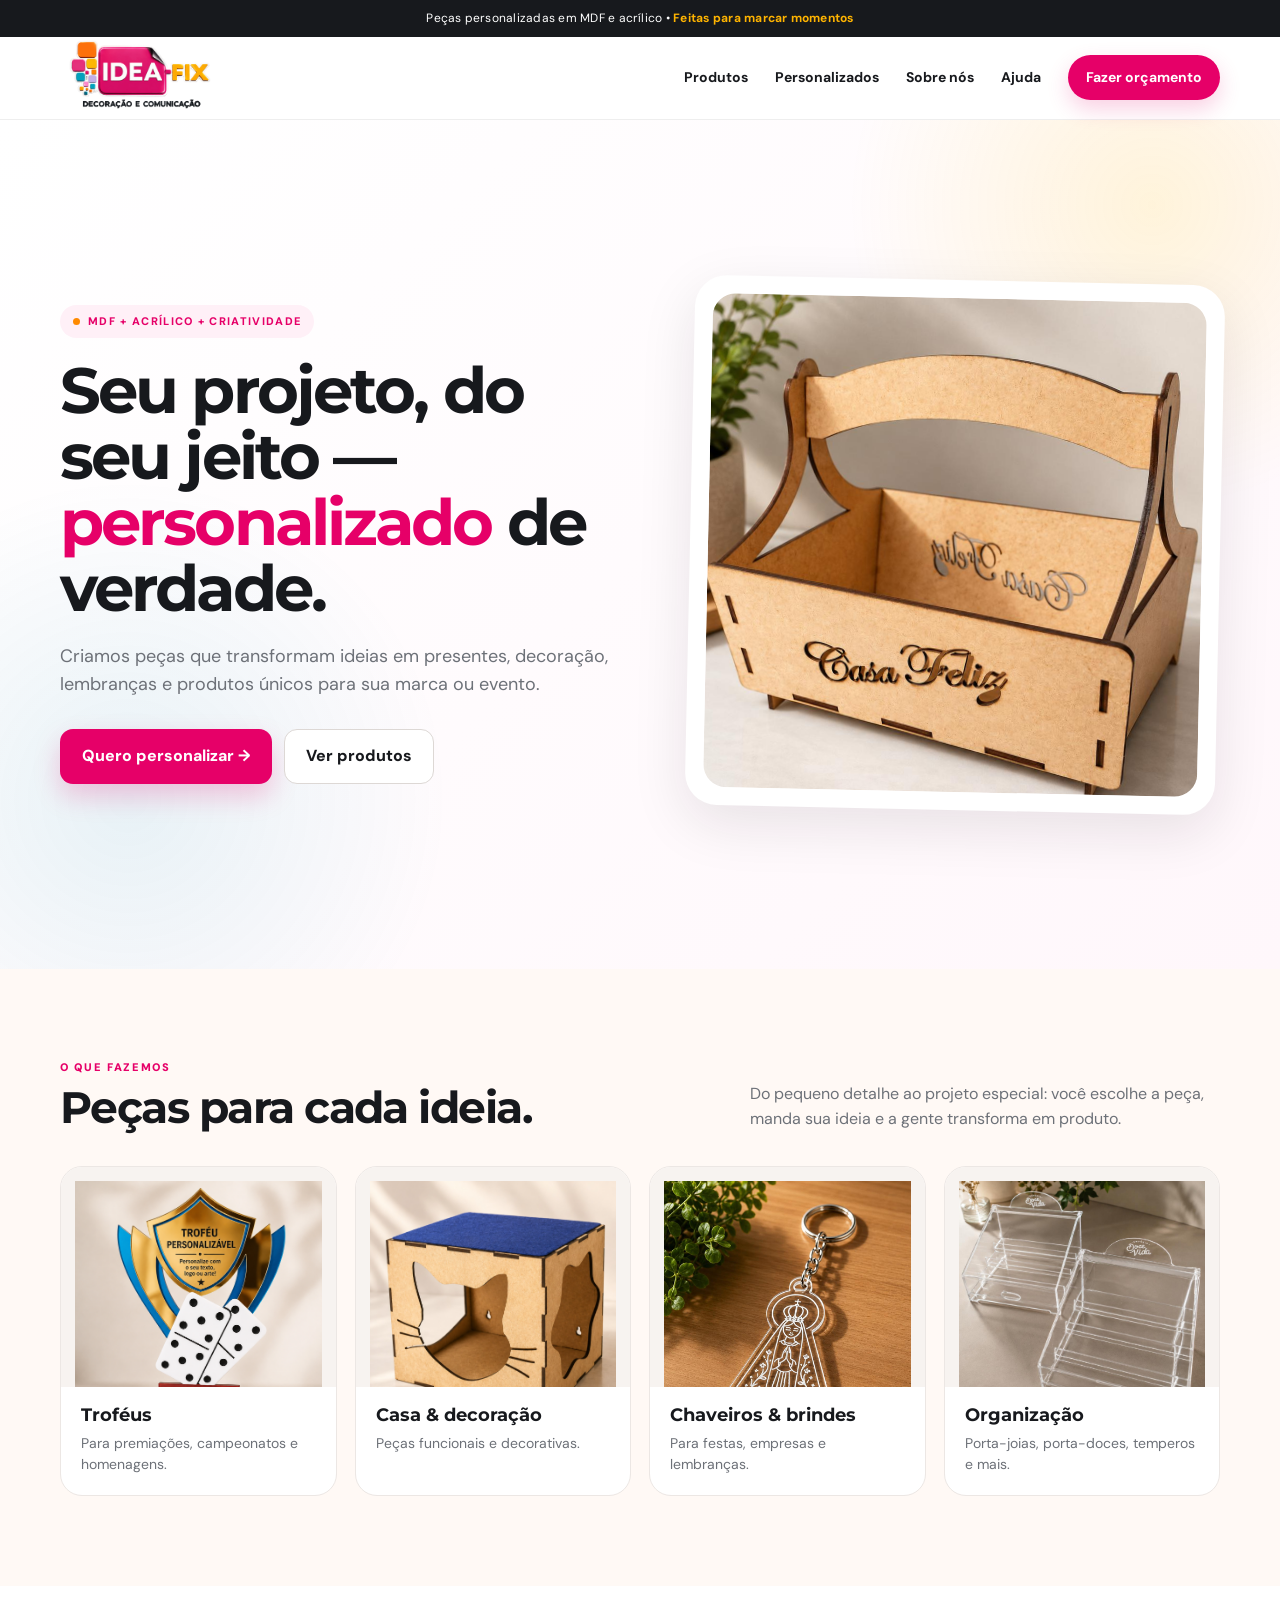
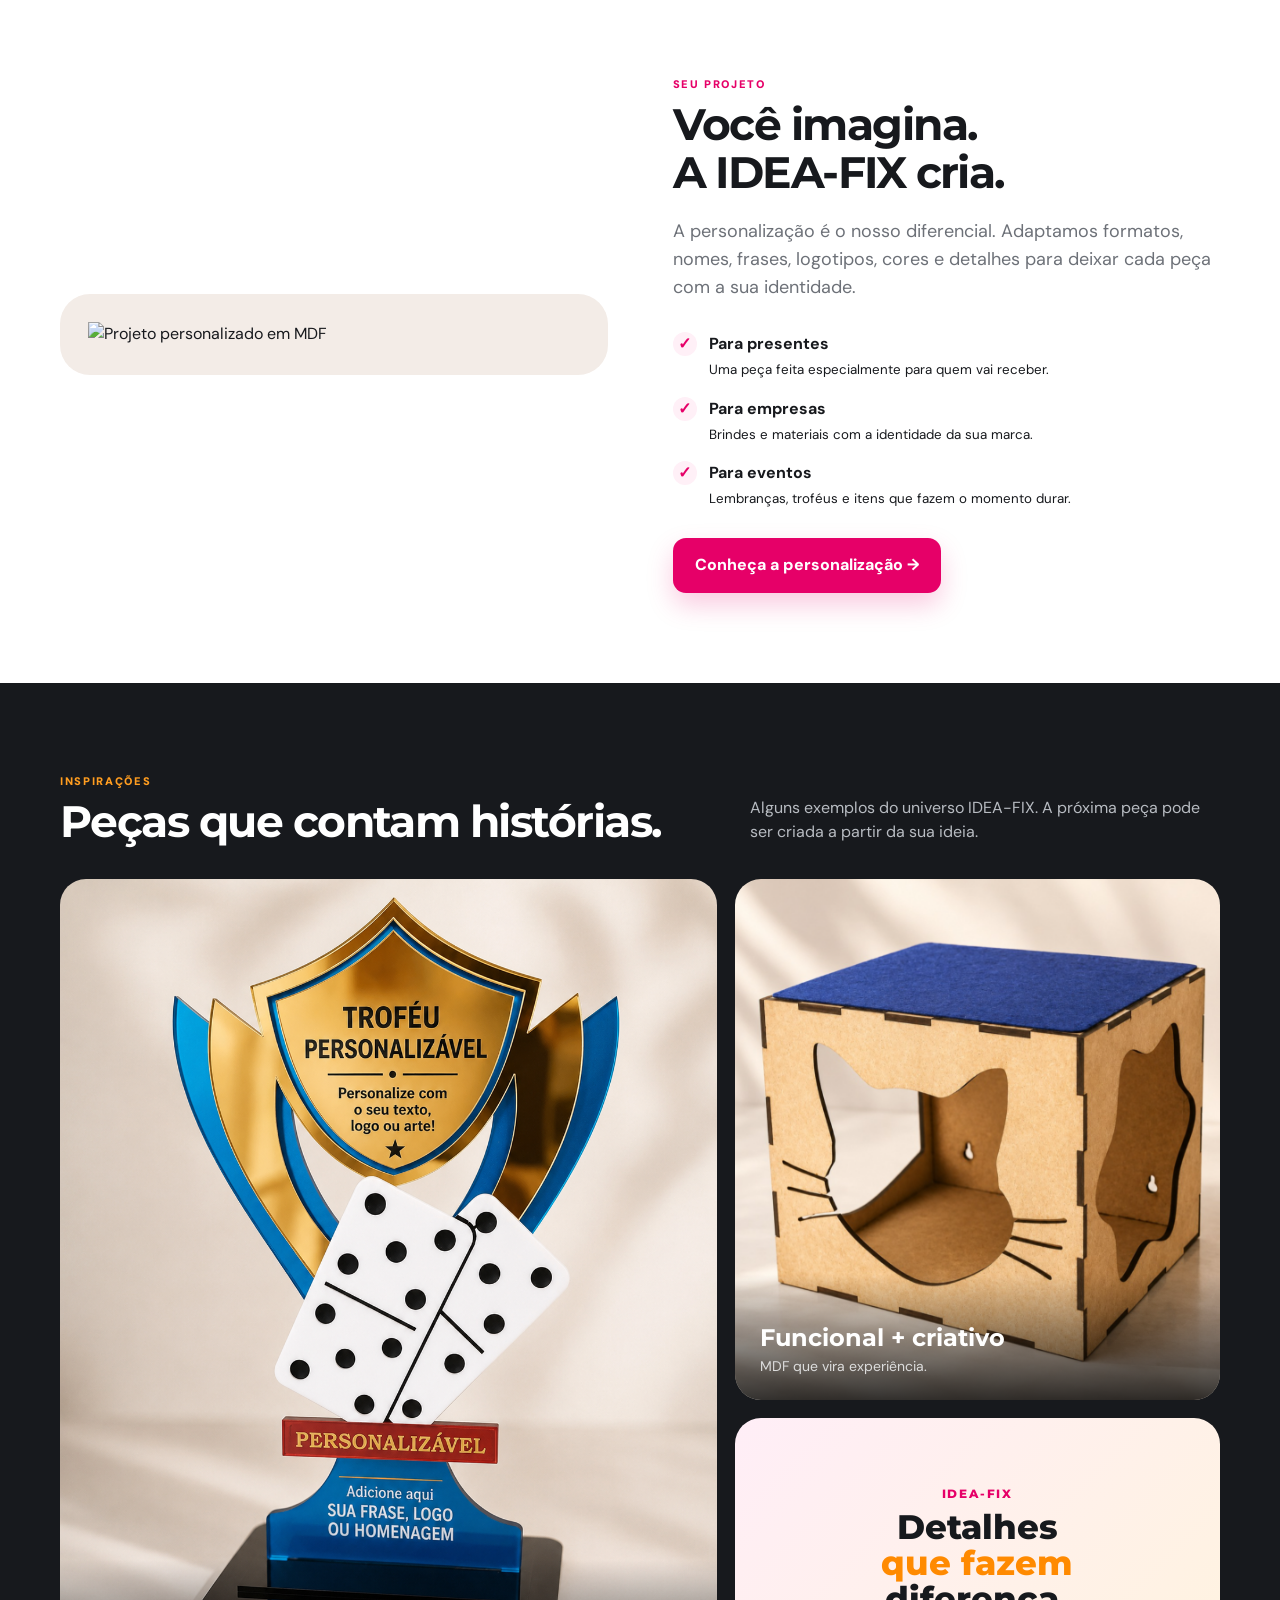
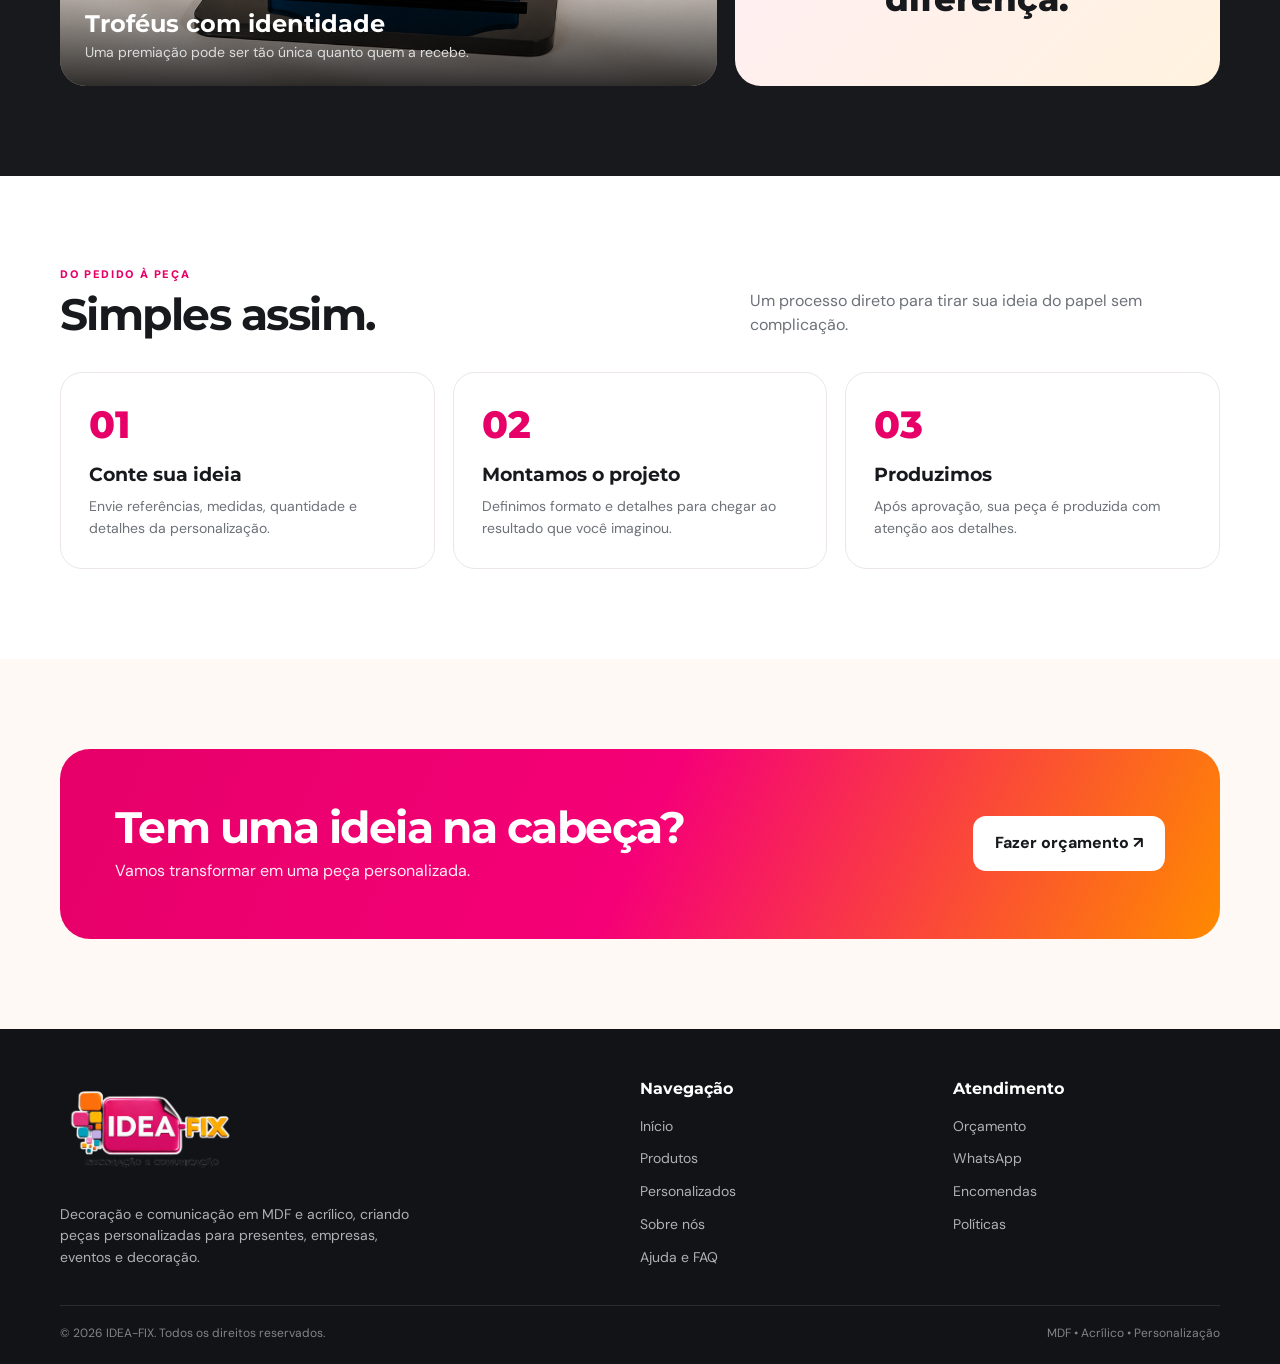
==== commit 5b31eb39: "Add files via upload" ====
--- a/index.html
+++ b/index.html
@@ -150,7 +150,7 @@
    <section>
     <div class="container split">
      <div class="visual">
-      <img alt="Projeto personalizado em MDF" src="assets/casinha-gato.png"/>
+      <img alt="Projeto personalizado em MDF" src="assets/luminaria.png"/>
      </div>
      <div>
       <div class="kicker">
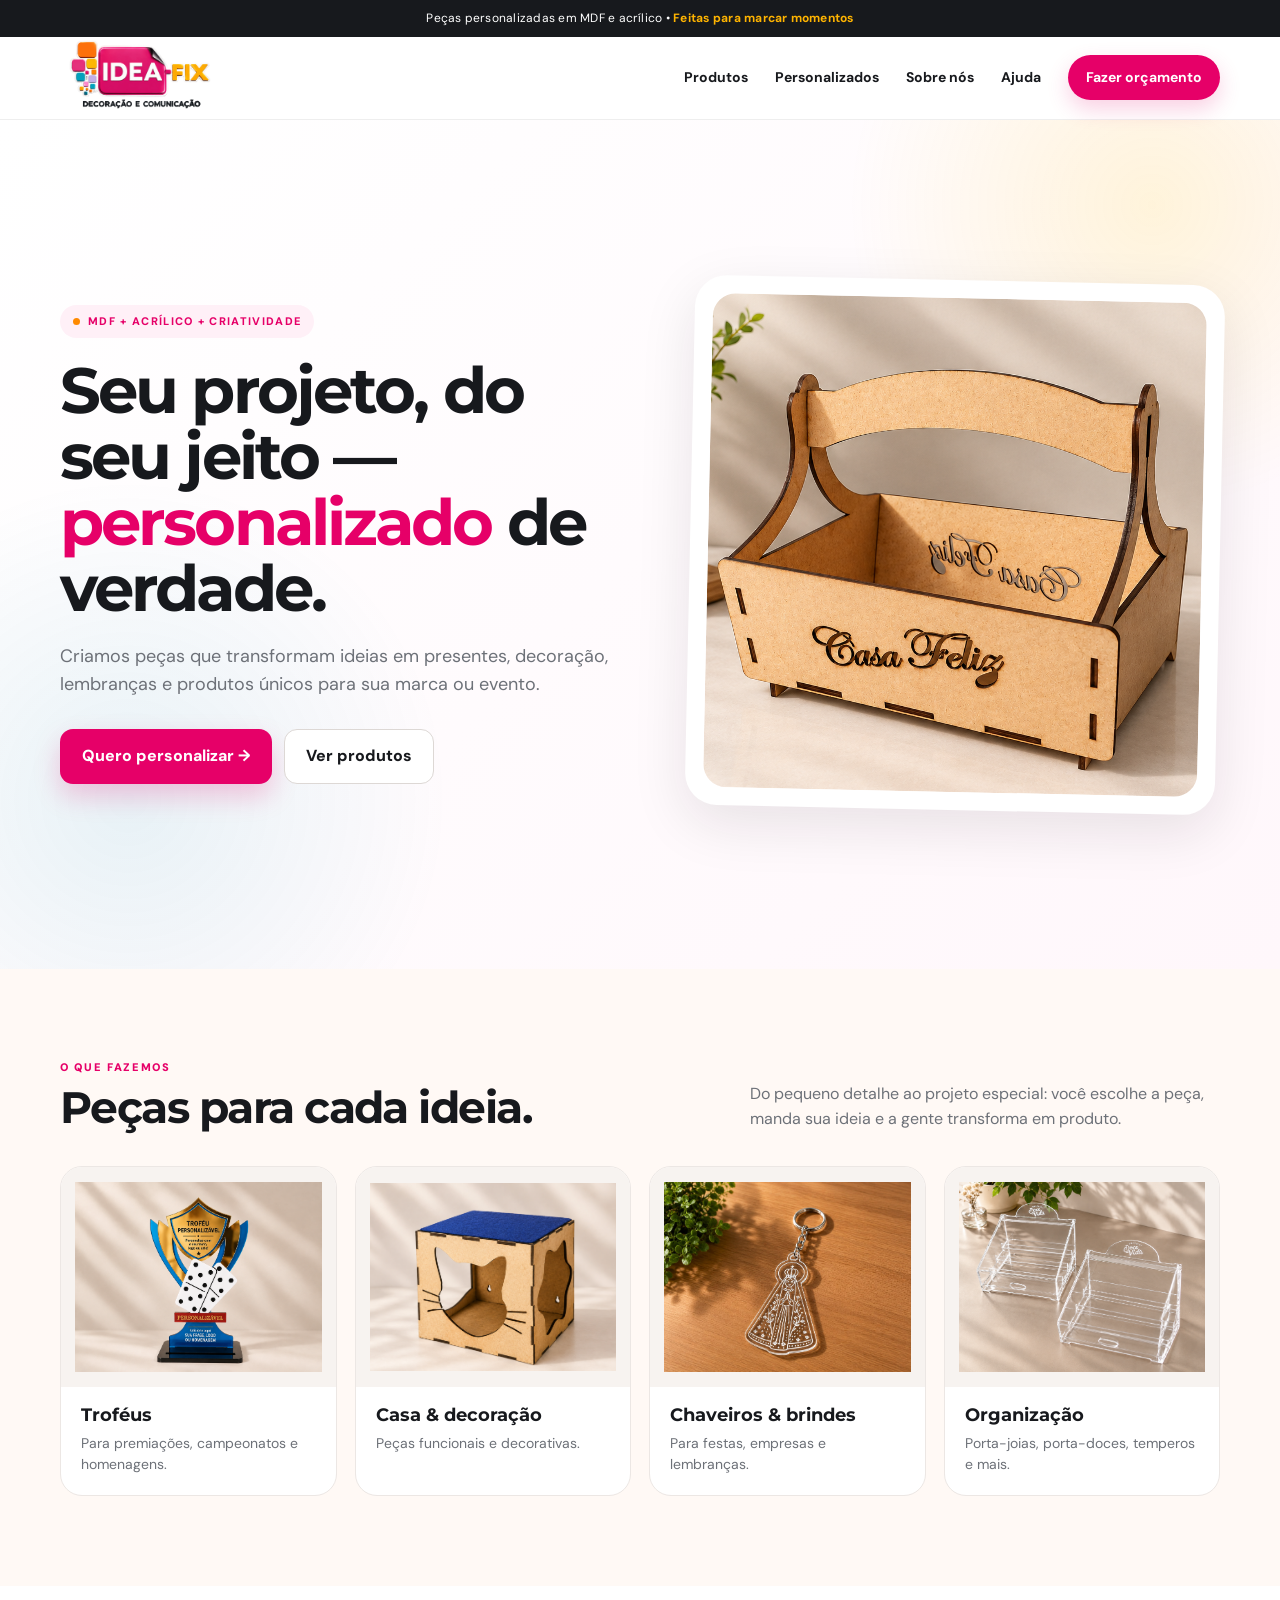
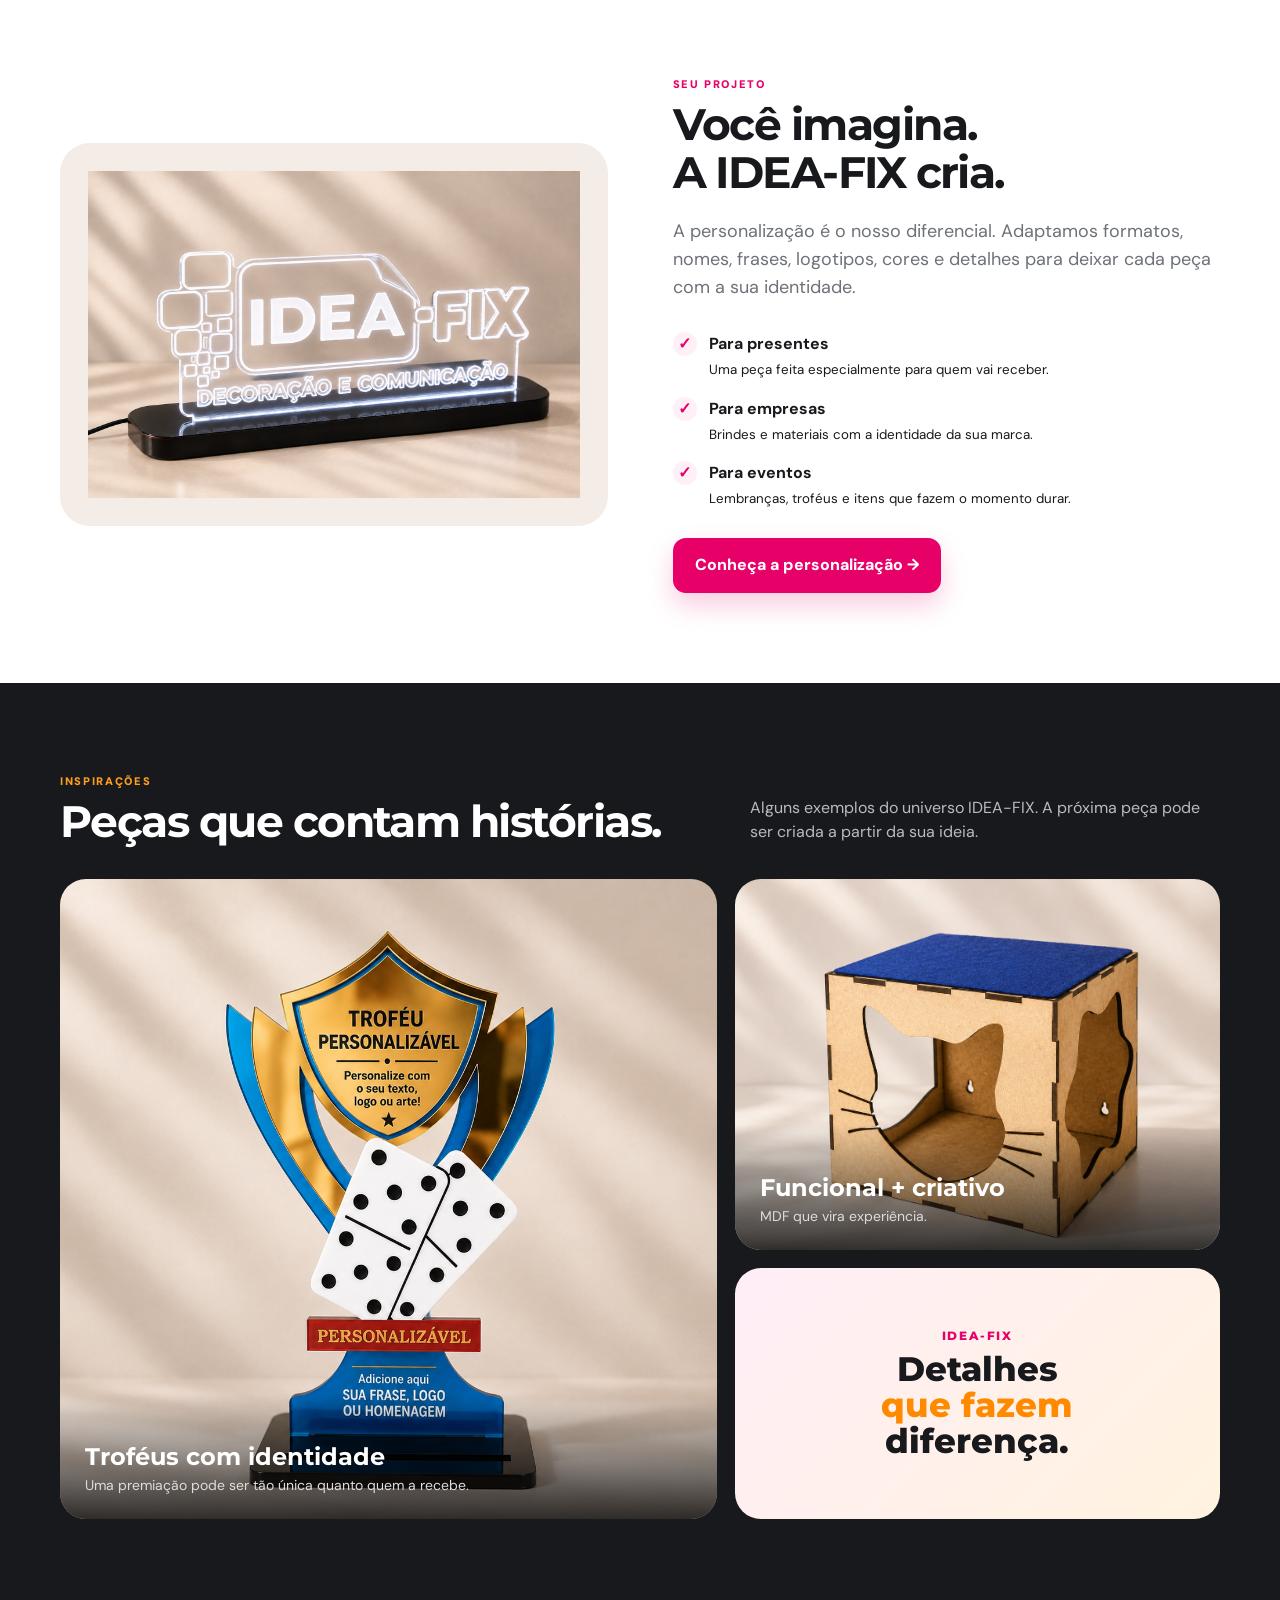
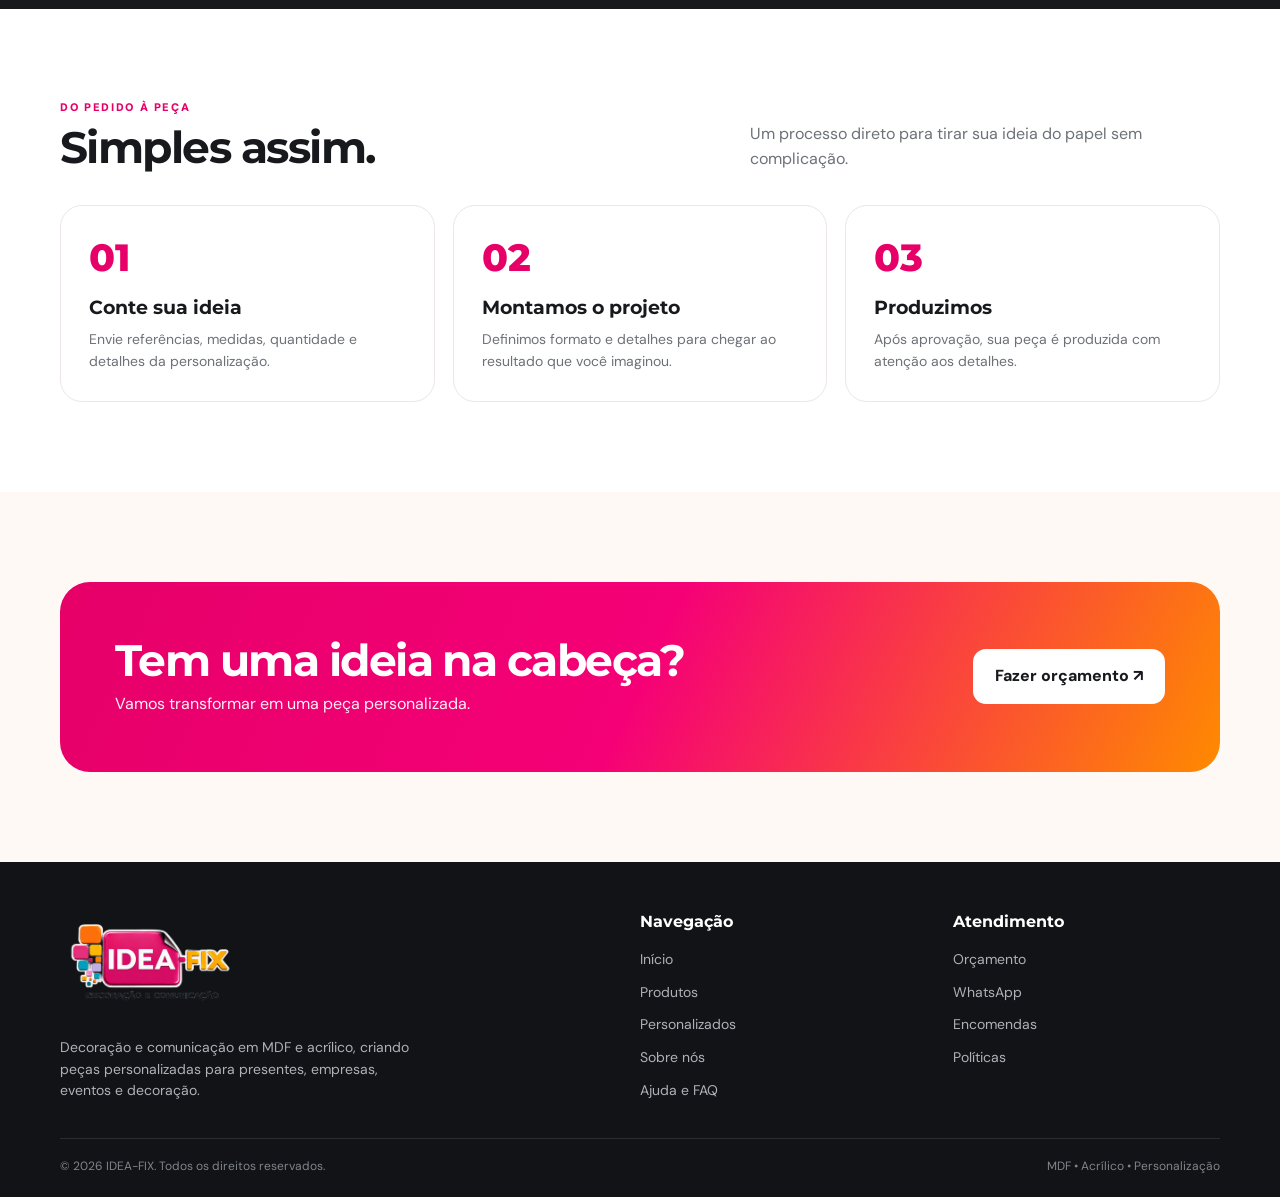
==== commit 56e34025: "Add files via upload" ====
--- a/index.html
+++ b/index.html
@@ -7,6 +7,7 @@
   <title>
    IDEA-FIX | Decoração e Comunicação
   </title>
+  <link rel="icon" type="image/png" href="assets/logo sem fundo.png"/>
   <link href="style.css" rel="stylesheet"/>
  </head>
  <body>
